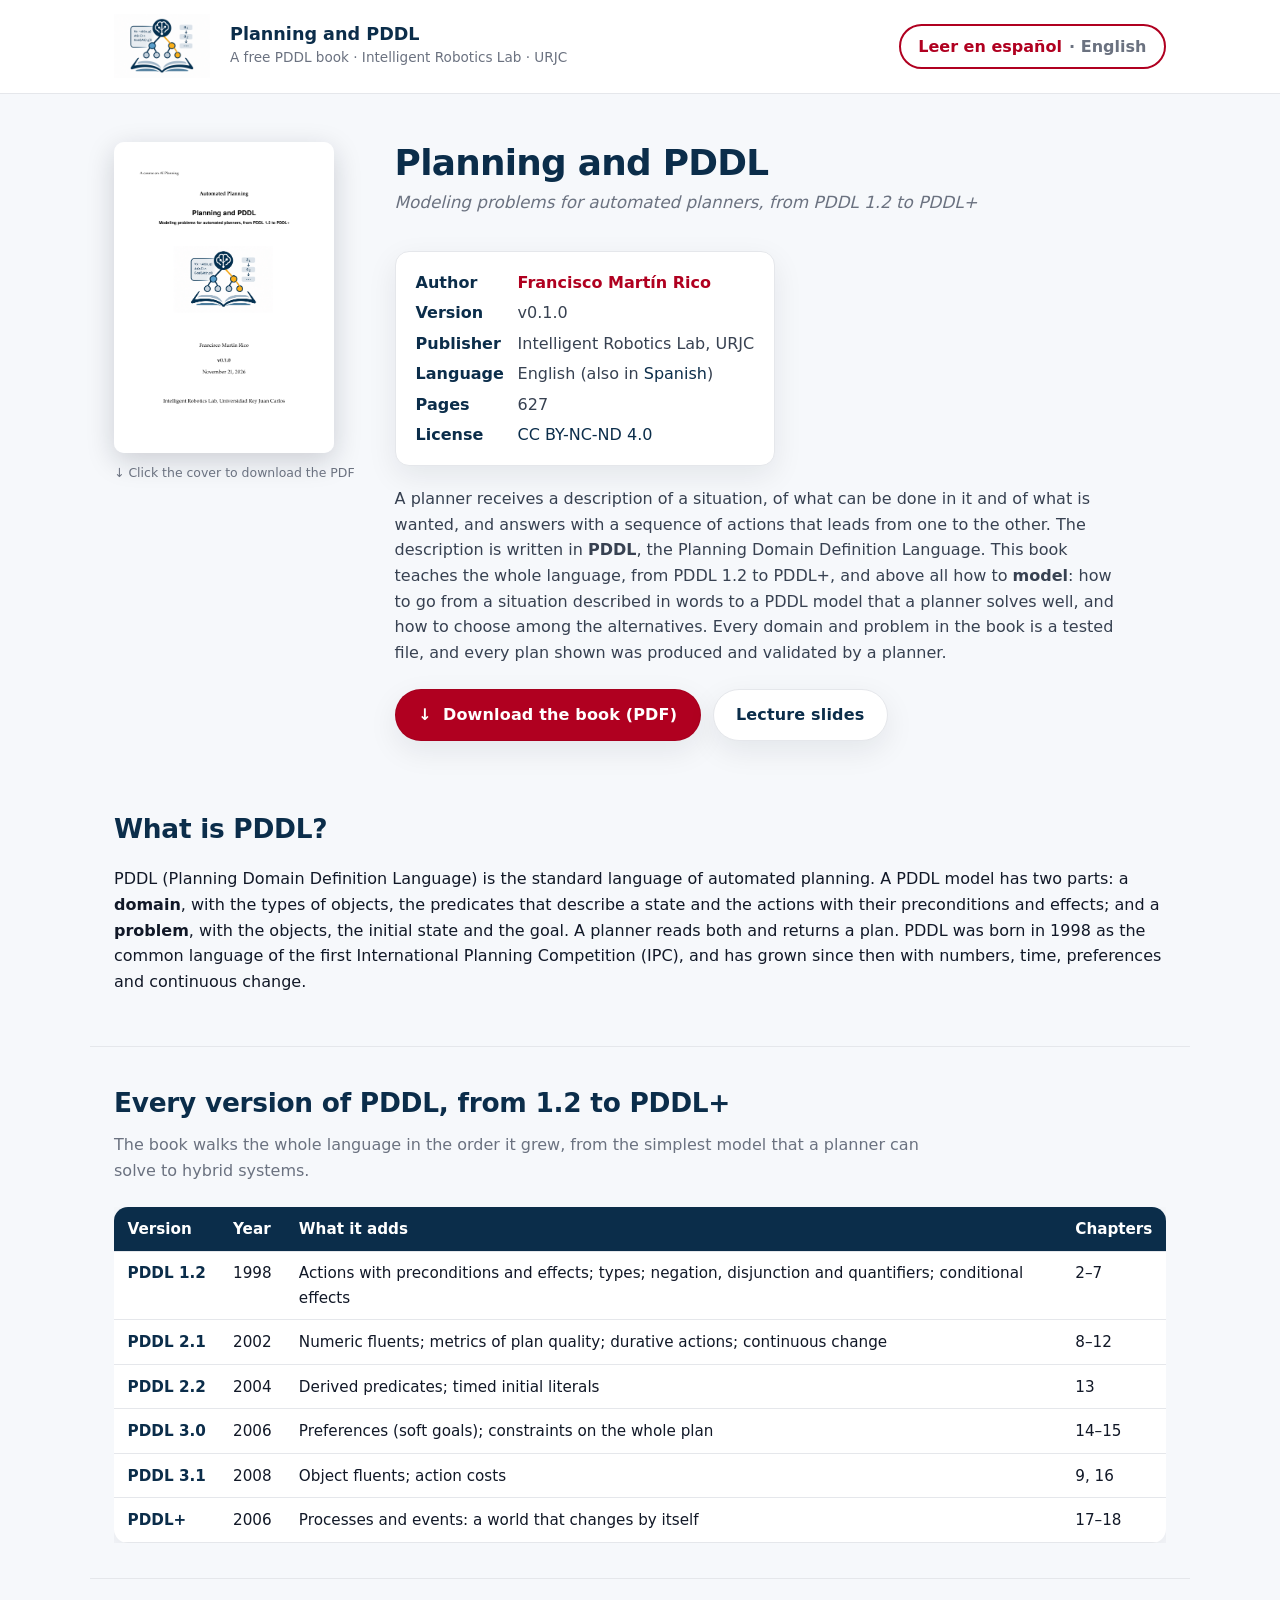
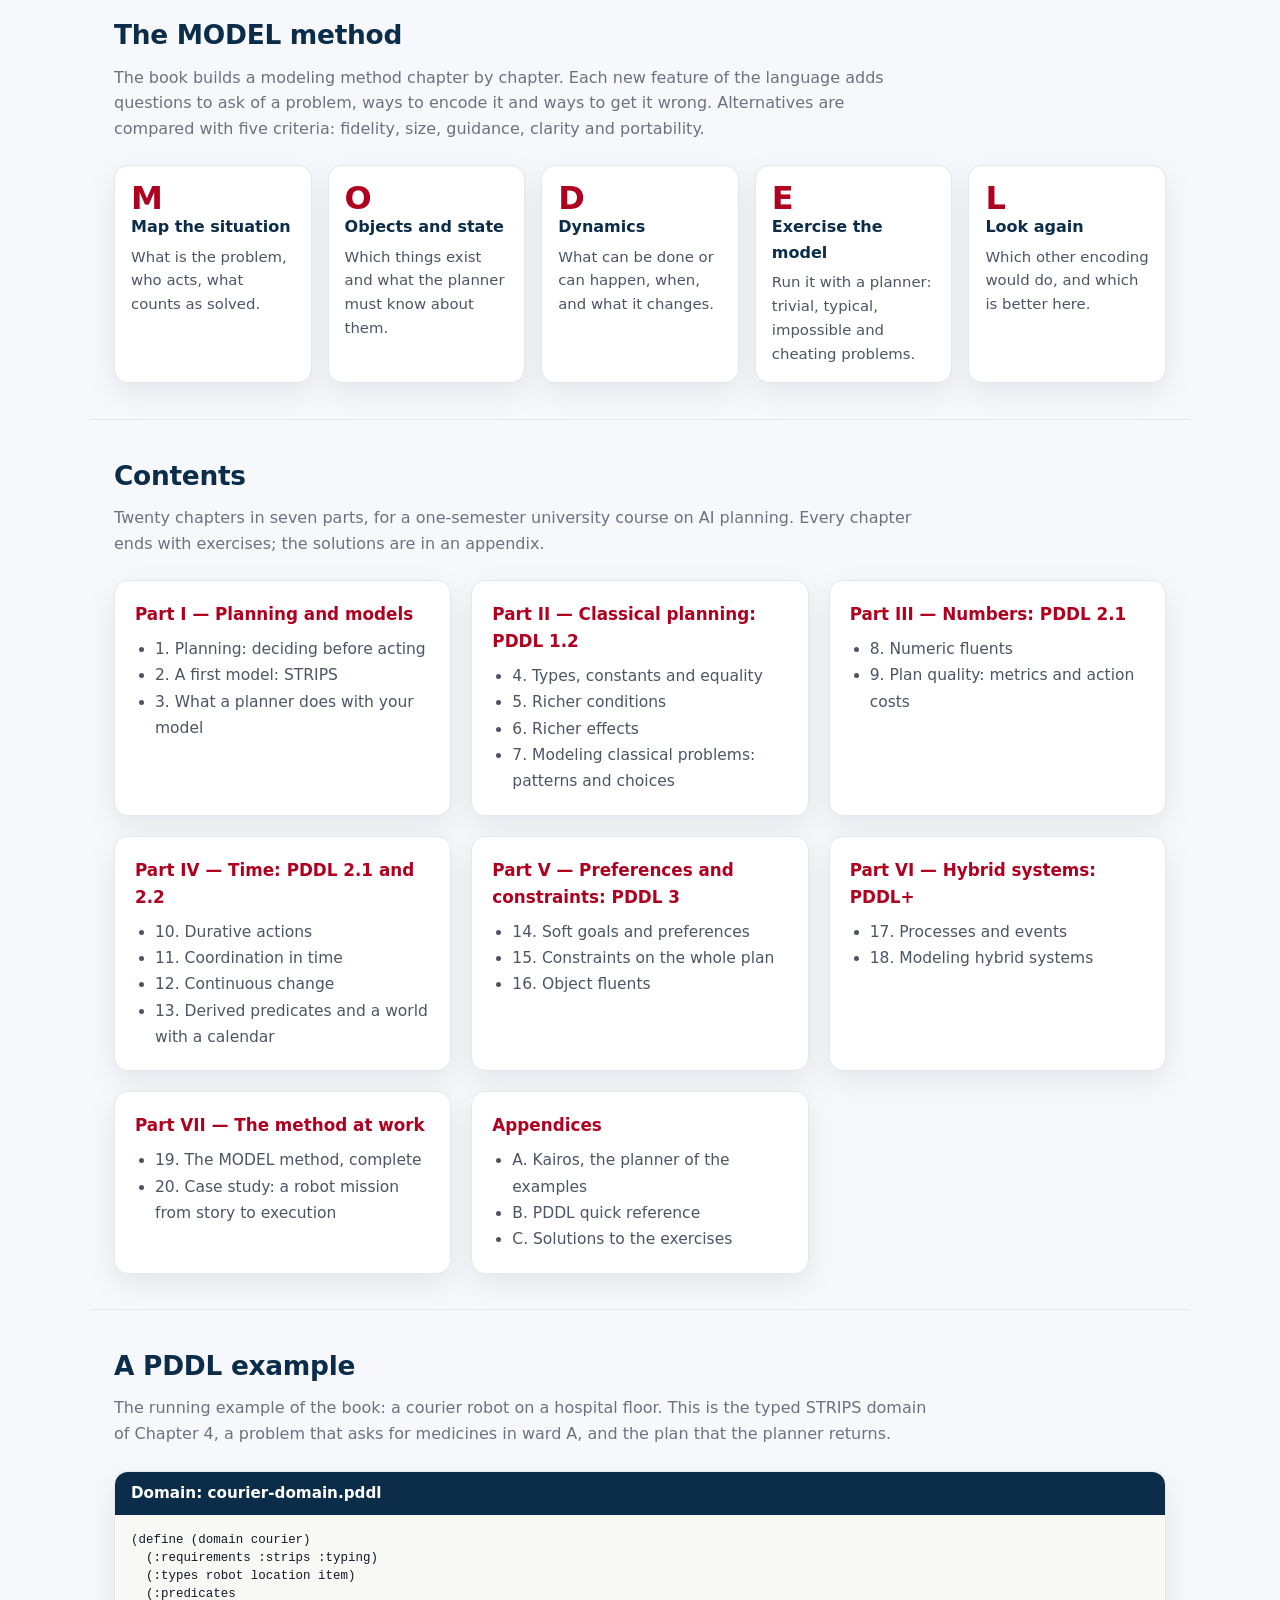
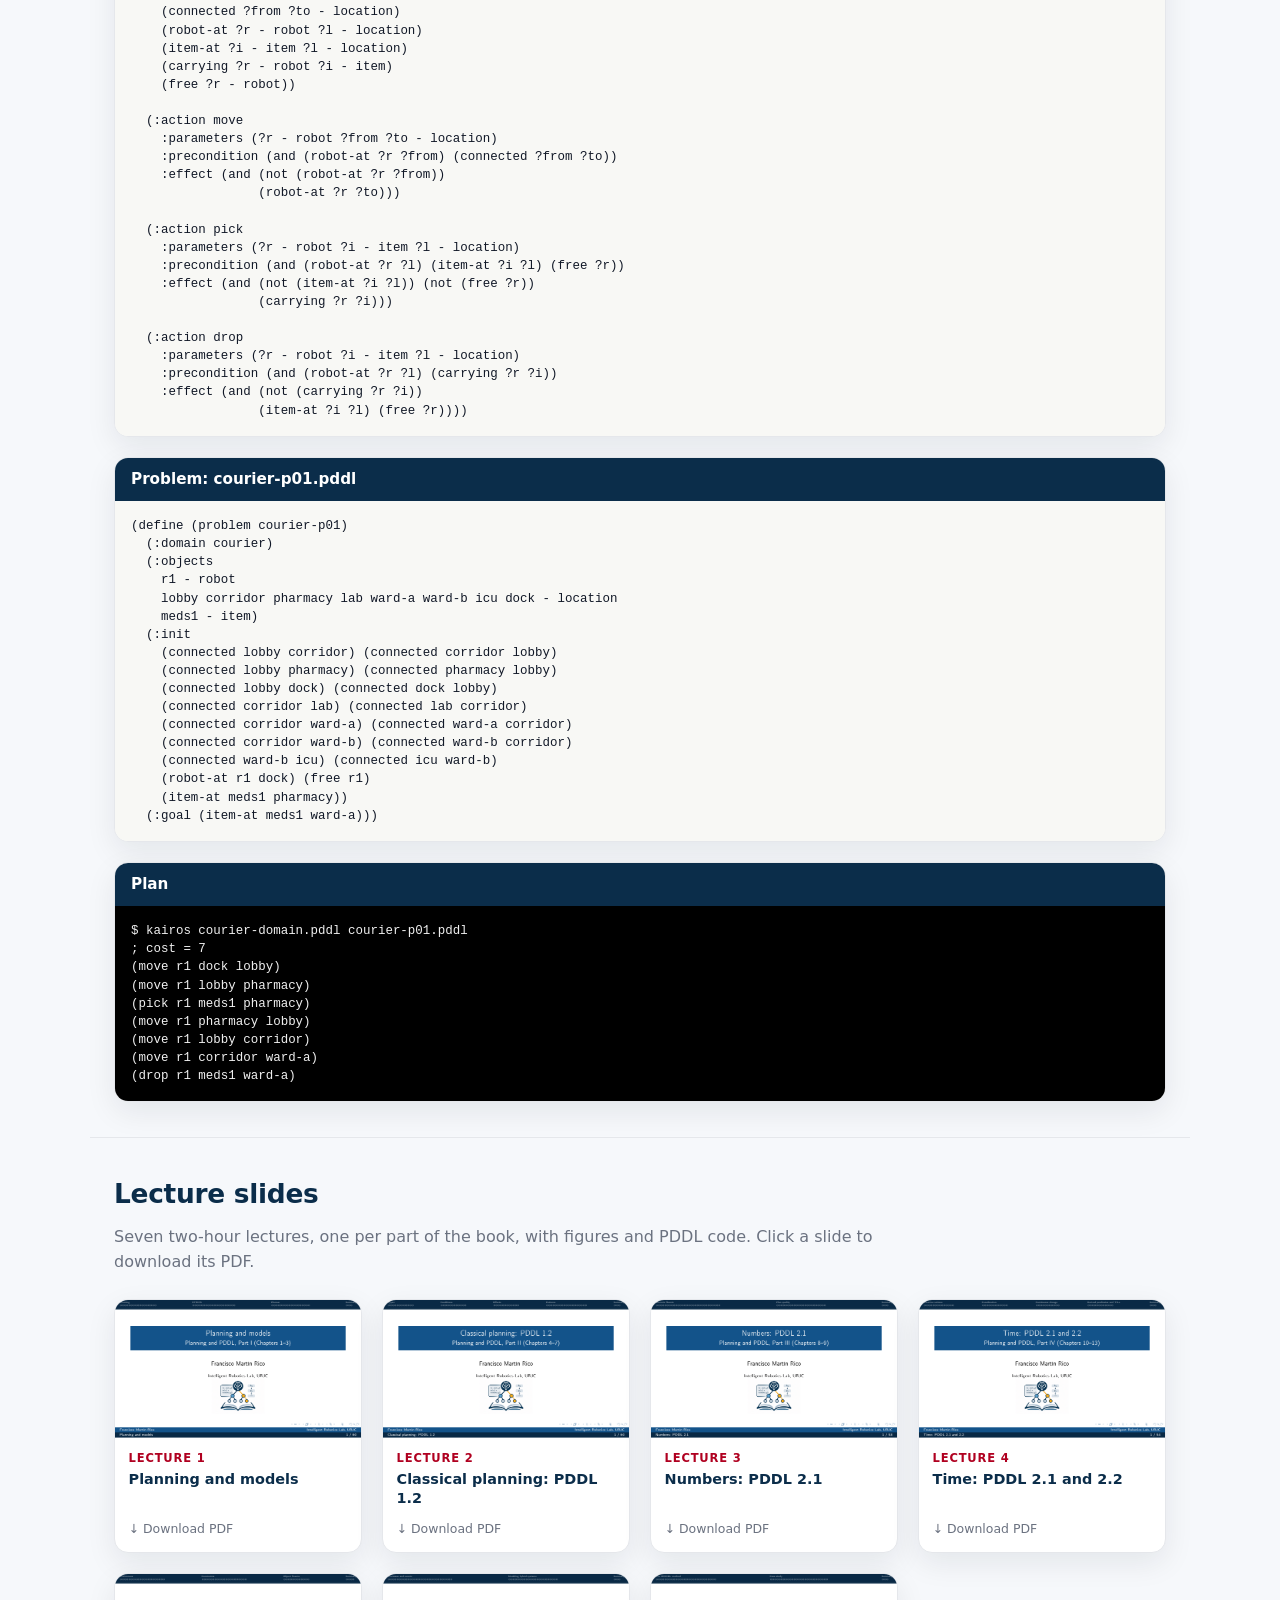
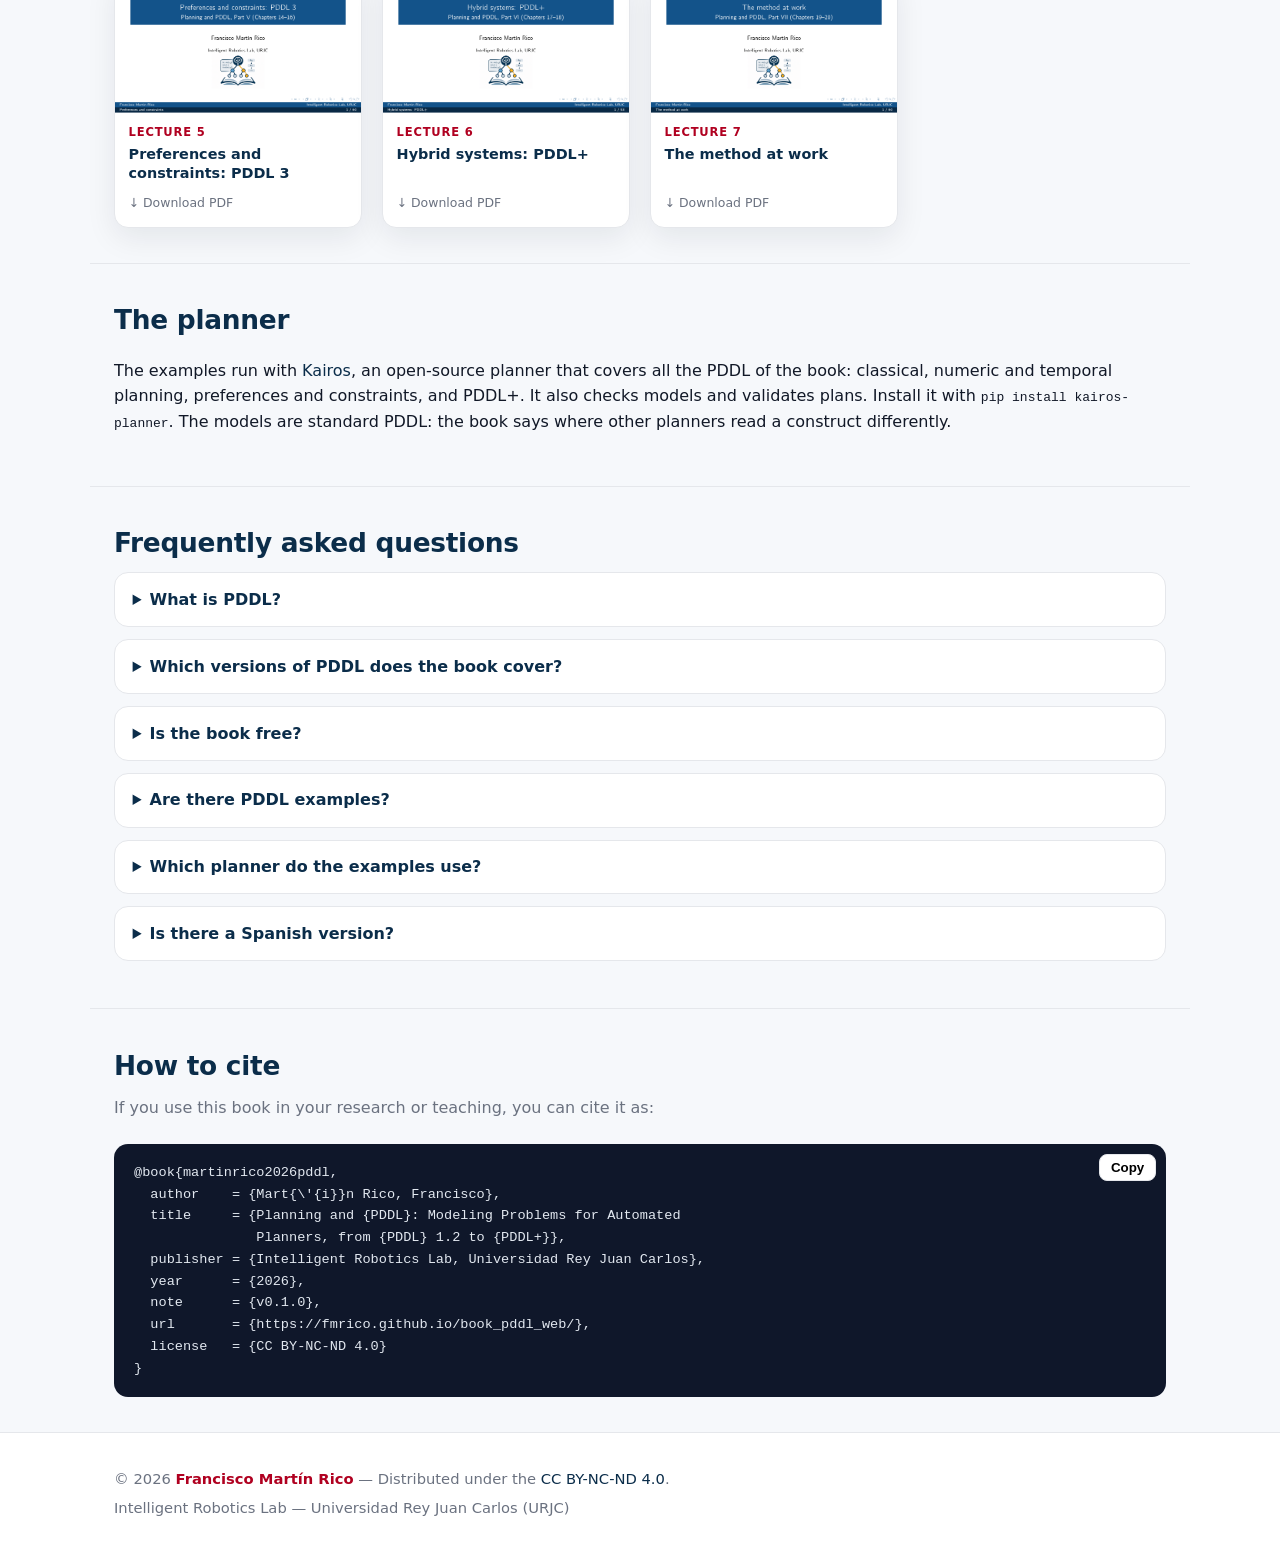
==== index.html @ ebafe724 "Website of Planning and PDDL: English page, Spanish page, SEO - index.html (English, default) and es" ====
<!DOCTYPE html>
<html lang="en">
<head>
  <meta charset="utf-8" />
  <meta name="viewport" content="width=device-width, initial-scale=1" />
  <title>Planning and PDDL — Free PDDL Book: Tutorial, Documentation and Examples</title>
  <meta name="description" content="Planning and PDDL is a free university textbook on the Planning Domain Definition Language: PDDL 1.2, 2.1, 2.2, 3.0, 3.1 and PDDL+, with hundreds of tested PDDL examples, a modeling method, exercises with solutions and lecture slides. Free PDF in English and Spanish." />
  <meta name="keywords" content="PDDL, PDDL book, PDDL tutorial, PDDL documentation, PDDL examples, PDDL domain, PDDL problem, Planning Domain Definition Language, AI planning, automated planning, STRIPS, PDDL 2.1, PDDL 2.2, PDDL 3, PDDL 3.1, PDDL+, temporal planning, numeric planning, durative actions, preferences, processes and events, Kairos planner, PlanSys2, lecture slides" />
  <meta name="author" content="Francisco Martín Rico" />
  <meta name="robots" content="index, follow, max-image-preview:large" />
  <meta name="theme-color" content="#0b2d4a" />

  <link rel="canonical" href="https://fmrico.github.io/book_pddl_web/" />
  <link rel="alternate" hreflang="en" href="https://fmrico.github.io/book_pddl_web/" />
  <link rel="alternate" hreflang="es" href="https://fmrico.github.io/book_pddl_web/es/" />
  <link rel="alternate" hreflang="x-default" href="https://fmrico.github.io/book_pddl_web/" />
  <link rel="icon" type="image/png" sizes="32x32" href="img/favicon-32.png" />
  <link rel="apple-touch-icon" href="img/favicon-180.png" />

  <meta property="og:type" content="book" />
  <meta property="og:site_name" content="Planning and PDDL" />
  <meta property="og:locale" content="en_US" />
  <meta property="og:locale:alternate" content="es_ES" />
  <meta property="og:title" content="Planning and PDDL — Free PDDL Book: Tutorial, Documentation and Examples" />
  <meta property="og:description" content="Planning and PDDL is a free university textbook on the Planning Domain Definition Language: PDDL 1.2, 2.1, 2.2, 3.0, 3.1 and PDDL+, with hundreds of tested PDDL examples, a modeling method, exercises with solutions and lecture slides. Free PDF in English and Spanish." />
  <meta property="og:url" content="https://fmrico.github.io/book_pddl_web/" />
  <meta property="og:image" content="https://fmrico.github.io/book_pddl_web/img/social-card.png" />
  <meta property="og:image:width" content="1200" />
  <meta property="og:image:height" content="630" />
  <meta property="og:image:alt" content="Cover of the book Planning and PDDL" />
  <meta property="book:author" content="Francisco Martín Rico" />
  <meta property="book:release_date" content="2026" />
  <meta property="book:tag" content="PDDL" />

  <meta name="twitter:card" content="summary_large_image" />
  <meta name="twitter:title" content="Planning and PDDL — Free PDDL Book: Tutorial, Documentation and Examples" />
  <meta name="twitter:description" content="Planning and PDDL is a free university textbook on the Planning Domain Definition Language: PDDL 1.2, 2.1, 2.2, 3.0, 3.1 and PDDL+, with hundreds of tested PDDL examples, a modeling method, exercises with solutions and lecture slides. Free PDF in English and Spanish." />
  <meta name="twitter:image" content="https://fmrico.github.io/book_pddl_web/img/social-card.png" />

  <script type="application/ld+json">
{
  "@context": "https://schema.org",
  "@graph": [
    {
      "@type": "WebSite",
      "@id": "https://fmrico.github.io/book_pddl_web/#website",
      "url": "https://fmrico.github.io/book_pddl_web/",
      "name": "Planning and PDDL",
      "alternateName": [
        "PDDL book",
        "Planificación y PDDL"
      ],
      "inLanguage": [
        "en",
        "es"
      ]
    },
    {
      "@type": "Book",
      "@id": "https://fmrico.github.io/book_pddl_web/#book",
      "name": "Planning and PDDL",
      "alternateName": "PDDL book",
      "headline": "Modeling problems for automated planners, from PDDL 1.2 to PDDL+",
      "url": "https://fmrico.github.io/book_pddl_web/",
      "image": "https://fmrico.github.io/book_pddl_web/img/en/planning-and-pddl-cover.png",
      "description": "Planning and PDDL is a free university textbook on the Planning Domain Definition Language: PDDL 1.2, 2.1, 2.2, 3.0, 3.1 and PDDL+, with hundreds of tested PDDL examples, a modeling method, exercises with solutions and lecture slides. Free PDF in English and Spanish.",
      "inLanguage": "en",
      "bookFormat": "https://schema.org/EBook",
      "numberOfPages": 627,
      "version": "0.1.0",
      "datePublished": "2026",
      "dateModified": "2026-11-21",
      "isAccessibleForFree": true,
      "license": "https://creativecommons.org/licenses/by-nc-nd/4.0/",
      "encodingFormat": "application/pdf",
      "keywords": "PDDL, PDDL book, PDDL tutorial, PDDL documentation, PDDL examples, PDDL domain, PDDL problem, Planning Domain Definition Language, AI planning, automated planning, STRIPS, PDDL 2.1, PDDL 2.2, PDDL 3, PDDL 3.1, PDDL+, temporal planning, numeric planning, durative actions, preferences, processes and events, Kairos planner, PlanSys2, lecture slides",
      "author": {
        "@type": "Person",
        "name": "Francisco Martín Rico",
        "url": "https://servicios.urjc.es/pdi/ver/francisco.rico",
        "affiliation": {
          "@type": "Organization",
          "name": "Universidad Rey Juan Carlos"
        }
      },
      "publisher": {
        "@type": "Organization",
        "name": "Intelligent Robotics Lab",
        "url": "https://intelligentroboticslab.gsyc.urjc.es/"
      },
      "about": [
        {
          "@type": "Thing",
          "name": "PDDL"
        },
        {
          "@type": "Thing",
          "name": "Planning Domain Definition Language"
        },
        {
          "@type": "Thing",
          "name": "Automated planning"
        },
        {
          "@type": "Thing",
          "name": "Artificial intelligence"
        },
        {
          "@type": "Thing",
          "name": "PDDL+"
        }
      ],
      "workTranslation": {
        "@id": "https://fmrico.github.io/book_pddl_web/es/#book"
      }
    },
    {
      "@type": "FAQPage",
      "@id": "https://fmrico.github.io/book_pddl_web/#faq",
      "inLanguage": "en",
      "mainEntity": [
        {
          "@type": "Question",
          "name": "What is PDDL?",
          "acceptedAnswer": {
            "@type": "Answer",
            "text": "PDDL, the Planning Domain Definition Language, is the standard language to describe planning problems: a domain with types, predicates and actions, and a problem with objects, an initial state and a goal. Planners read PDDL and return plans."
          }
        },
        {
          "@type": "Question",
          "name": "Which versions of PDDL does the book cover?",
          "acceptedAnswer": {
            "@type": "Answer",
            "text": "All of them: PDDL 1.2 (STRIPS, types, ADL), PDDL 2.1 (numeric fluents, metrics, durative actions), PDDL 2.2 (derived predicates, timed initial literals), PDDL 3.0 (preferences and trajectory constraints), PDDL 3.1 (object fluents, action costs) and PDDL+ (processes and events)."
          }
        },
        {
          "@type": "Question",
          "name": "Is the book free?",
          "acceptedAnswer": {
            "@type": "Answer",
            "text": "Yes. The PDF of the book and the lecture slides are free to download and share under the CC BY-NC-ND 4.0 license."
          }
        },
        {
          "@type": "Question",
          "name": "Are there PDDL examples?",
          "acceptedAnswer": {
            "@type": "Answer",
            "text": "Hundreds. Every domain and problem printed in the book is a tested file, and every plan shown was produced and validated by the Kairos planner. Every chapter has exercises with solutions."
          }
        },
        {
          "@type": "Question",
          "name": "Which planner do the examples use?",
          "acceptedAnswer": {
            "@type": "Answer",
            "text": "Kairos, an open-source planner that supports all of PDDL up to PDDL+. The models are standard PDDL and run with other planners where they support the features used."
          }
        },
        {
          "@type": "Question",
          "name": "Is there a Spanish version?",
          "acceptedAnswer": {
            "@type": "Answer",
            "text": "Yes, a faithful translation: Planificación y PDDL, with its slides, on the Spanish page of this site."
          }
        }
      ]
    }
  ]
}
  </script>

  <link rel="stylesheet" href="styles.css" />
</head>
<body>

<header>
  <div class="header-inner">
    <div class="header-brand">
      <img src="img/logo_book.png" alt="Planning and PDDL" width="96" height="64" />
      <div>
        <div class="header-title">Planning and PDDL</div>
        <div class="header-subtitle">A free PDDL book · Intelligent Robotics Lab · URJC</div>
      </div>
    </div>
    <a class="lang-switch" href="es/" hreflang="es" lang="es">
      Leer en español <span class="lang-current">· English</span>
    </a>
  </div>
</header>

<main>

  <div class="hero">
    <div class="book-cover-wrapper">
      <a class="book-cover-link" href="pdf/en/planning-and-pddl-book.pdf" download="planning-and-pddl-book.pdf">
        <img src="img/en/planning-and-pddl-cover.png" alt="Cover of the book Planning and PDDL" width="600" height="849" />
      </a>
      <p class="book-cover-hint">&#8595; Click the cover to download the PDF</p>
    </div>

    <div class="hero-info">
      <h1>Planning and PDDL</h1>
      <p class="subtitle">Modeling problems for automated planners, from PDDL 1.2 to PDDL+</p>
      <dl class="book-meta">
        <dt>Author</dt>
        <dd><a class="author-link" href="https://servicios.urjc.es/pdi/ver/francisco.rico" target="_blank" rel="noopener">Francisco Martín Rico</a></dd>
        <dt>Version</dt>
        <dd>v0.1.0</dd>
        <dt>Publisher</dt>
        <dd>Intelligent Robotics Lab, URJC</dd>
        <dt>Language</dt>
        <dd>English (also in <a href="es/">Spanish</a>)</dd>
        <dt>Pages</dt>
        <dd>627</dd>
        <dt>License</dt>
        <dd><a href="https://creativecommons.org/licenses/by-nc-nd/4.0/" target="_blank" rel="noopener">CC BY-NC-ND 4.0</a></dd>
      </dl>
      <p class="hero-desc">A planner receives a description of a situation, of what can be done in it and of what is wanted, and answers with a sequence of actions that leads from one to the other. The description is written in <strong>PDDL</strong>, the Planning Domain Definition Language. This book teaches the whole language, from PDDL&nbsp;1.2 to PDDL+, and above all how to <strong>model</strong>: how to go from a situation described in words to a PDDL model that a planner solves well, and how to choose among the alternatives. Every domain and problem in the book is a tested file, and every plan shown was produced and validated by a planner.</p>
      <div class="hero-actions">
        <a class="button" href="pdf/en/planning-and-pddl-book.pdf" download="planning-and-pddl-book.pdf">&#8595;&nbsp; Download the book (PDF)</a>
        <a class="button button-secondary" href="#slides">Lecture slides</a>
      </div>
    </div>
  </div>

  <section id="what-is-pddl">
    <h2>What is PDDL?</h2>
    <p>PDDL (Planning Domain Definition Language) is the standard language of automated planning. A PDDL model has two parts: a <strong>domain</strong>, with the types of objects, the predicates that describe a state and the actions with their preconditions and effects; and a <strong>problem</strong>, with the objects, the initial state and the goal. A planner reads both and returns a plan. PDDL was born in 1998 as the common language of the first International Planning Competition (IPC), and has grown since then with numbers, time, preferences and continuous change.</p>
  </section>

  <section id="versions">
    <h2>Every version of PDDL, from 1.2 to PDDL+</h2>
    <p class="section-intro">The book walks the whole language in the order it grew, from the simplest model that a planner can solve to hybrid systems.</p>
    <div class="table-wrap">
      <table class="versions">
        <thead><tr><th>Version</th><th>Year</th><th>What it adds</th><th>Chapters</th></tr></thead>
        <tbody>
          <tr><td>PDDL 1.2</td><td>1998</td><td>Actions with preconditions and effects; types; negation, disjunction and quantifiers; conditional effects</td><td>2–7</td></tr>
          <tr><td>PDDL 2.1</td><td>2002</td><td>Numeric fluents; metrics of plan quality; durative actions; continuous change</td><td>8–12</td></tr>
          <tr><td>PDDL 2.2</td><td>2004</td><td>Derived predicates; timed initial literals</td><td>13</td></tr>
          <tr><td>PDDL 3.0</td><td>2006</td><td>Preferences (soft goals); constraints on the whole plan</td><td>14–15</td></tr>
          <tr><td>PDDL 3.1</td><td>2008</td><td>Object fluents; action costs</td><td>9, 16</td></tr>
          <tr><td>PDDL+</td><td>2006</td><td>Processes and events: a world that changes by itself</td><td>17–18</td></tr>
        </tbody>
      </table>
    </div>
  </section>

  <section id="method">
    <h2>The MODEL method</h2>
    <p class="section-intro">The book builds a modeling method chapter by chapter. Each new feature of the language adds questions to ask of a problem, ways to encode it and ways to get it wrong. Alternatives are compared with five criteria: fidelity, size, guidance, clarity and portability.</p>
    <ol class="method-steps">
      <li class="card"><span class="letter">M</span><strong>Map the situation</strong><p>What is the problem, who acts, what counts as solved.</p></li>
      <li class="card"><span class="letter">O</span><strong>Objects and state</strong><p>Which things exist and what the planner must know about them.</p></li>
      <li class="card"><span class="letter">D</span><strong>Dynamics</strong><p>What can be done or can happen, when, and what it changes.</p></li>
      <li class="card"><span class="letter">E</span><strong>Exercise the model</strong><p>Run it with a planner: trivial, typical, impossible and cheating problems.</p></li>
      <li class="card"><span class="letter">L</span><strong>Look again</strong><p>Which other encoding would do, and which is better here.</p></li>
    </ol>
  </section>

  <section id="contents">
    <h2>Contents</h2>
    <p class="section-intro">Twenty chapters in seven parts, for a one-semester university course on AI planning. Every chapter ends with exercises; the solutions are in an appendix.</p>
    <div class="parts-grid">
      <div class="card">
        <h3>Part I — Planning and models</h3>
        <ul>
          <li>1. Planning: deciding before acting</li>
          <li>2. A first model: STRIPS</li>
          <li>3. What a planner does with your model</li>
        </ul>
      </div>
      <div class="card">
        <h3>Part II — Classical planning: PDDL 1.2</h3>
        <ul>
          <li>4. Types, constants and equality</li>
          <li>5. Richer conditions</li>
          <li>6. Richer effects</li>
          <li>7. Modeling classical problems: patterns and choices</li>
        </ul>
      </div>
      <div class="card">
        <h3>Part III — Numbers: PDDL 2.1</h3>
        <ul>
          <li>8. Numeric fluents</li>
          <li>9. Plan quality: metrics and action costs</li>
        </ul>
      </div>
      <div class="card">
        <h3>Part IV — Time: PDDL 2.1 and 2.2</h3>
        <ul>
          <li>10. Durative actions</li>
          <li>11. Coordination in time</li>
          <li>12. Continuous change</li>
          <li>13. Derived predicates and a world with a calendar</li>
        </ul>
      </div>
      <div class="card">
        <h3>Part V — Preferences and constraints: PDDL 3</h3>
        <ul>
          <li>14. Soft goals and preferences</li>
          <li>15. Constraints on the whole plan</li>
          <li>16. Object fluents</li>
        </ul>
      </div>
      <div class="card">
        <h3>Part VI — Hybrid systems: PDDL+</h3>
        <ul>
          <li>17. Processes and events</li>
          <li>18. Modeling hybrid systems</li>
        </ul>
      </div>
      <div class="card">
        <h3>Part VII — The method at work</h3>
        <ul>
          <li>19. The MODEL method, complete</li>
          <li>20. Case study: a robot mission from story to execution</li>
        </ul>
      </div>
      <div class="card">
        <h3>Appendices</h3>
        <ul>
          <li>A. Kairos, the planner of the examples</li>
          <li>B. PDDL quick reference</li>
          <li>C. Solutions to the exercises</li>
        </ul>
      </div>
    </div>
  </section>

  <section id="example">
    <h2>A PDDL example</h2>
    <p class="section-intro">The running example of the book: a courier robot on a hospital floor. This is the typed STRIPS domain of Chapter 4, a problem that asks for medicines in ward A, and the plan that the planner returns.</p>
    <div class="code-grid">
      <div class="card code-block wide">
        <h3>Domain: courier-domain.pddl</h3>
        <pre><code class="language-pddl">(define (domain courier)
  (:requirements :strips :typing)
  (:types robot location item)
  (:predicates
    (connected ?from ?to - location)
    (robot-at ?r - robot ?l - location)
    (item-at ?i - item ?l - location)
    (carrying ?r - robot ?i - item)
    (free ?r - robot))

  (:action move
    :parameters (?r - robot ?from ?to - location)
    :precondition (and (robot-at ?r ?from) (connected ?from ?to))
    :effect (and (not (robot-at ?r ?from))
                 (robot-at ?r ?to)))

  (:action pick
    :parameters (?r - robot ?i - item ?l - location)
    :precondition (and (robot-at ?r ?l) (item-at ?i ?l) (free ?r))
    :effect (and (not (item-at ?i ?l)) (not (free ?r))
                 (carrying ?r ?i)))

  (:action drop
    :parameters (?r - robot ?i - item ?l - location)
    :precondition (and (robot-at ?r ?l) (carrying ?r ?i))
    :effect (and (not (carrying ?r ?i))
                 (item-at ?i ?l) (free ?r))))</code></pre>
      </div>
      <div class="card code-block wide">
        <h3>Problem: courier-p01.pddl</h3>
        <pre><code class="language-pddl">(define (problem courier-p01)
  (:domain courier)
  (:objects
    r1 - robot
    lobby corridor pharmacy lab ward-a ward-b icu dock - location
    meds1 - item)
  (:init
    (connected lobby corridor) (connected corridor lobby)
    (connected lobby pharmacy) (connected pharmacy lobby)
    (connected lobby dock) (connected dock lobby)
    (connected corridor lab) (connected lab corridor)
    (connected corridor ward-a) (connected ward-a corridor)
    (connected corridor ward-b) (connected ward-b corridor)
    (connected ward-b icu) (connected icu ward-b)
    (robot-at r1 dock) (free r1)
    (item-at meds1 pharmacy))
  (:goal (item-at meds1 ward-a)))</code></pre>
      </div>
      <div class="card code-block wide">
        <h3>Plan</h3>
        <pre class="terminal"><code>$ kairos courier-domain.pddl courier-p01.pddl
; cost = 7
(move r1 dock lobby)
(move r1 lobby pharmacy)
(pick r1 meds1 pharmacy)
(move r1 pharmacy lobby)
(move r1 lobby corridor)
(move r1 corridor ward-a)
(drop r1 meds1 ward-a)</code></pre>
      </div>
    </div>
  </section>

  <section id="slides">
    <h2>Lecture slides</h2>
    <p class="section-intro">Seven two-hour lectures, one per part of the book, with figures and PDDL code. Click a slide to download its PDF.</p>
    <div class="slides-grid">
      <div class="slide-card">
        <a href="pdf/en/slides/pddl-slides-part1.pdf" download="pddl-slides-part1.pdf">
          <img class="slide-thumbnail" src="img/en/slides/pddl-slides-part1.png" alt="First slide of lecture 1 of the PDDL course: Planning and models" loading="lazy" width="640" height="361" />
          <div class="slide-info">
            <span class="slide-label">Lecture 1</span>
            <p class="slide-title">Planning and models</p>
            <span class="slide-dl">&#8595; Download PDF</span>
          </div>
        </a>
      </div>
      <div class="slide-card">
        <a href="pdf/en/slides/pddl-slides-part2.pdf" download="pddl-slides-part2.pdf">
          <img class="slide-thumbnail" src="img/en/slides/pddl-slides-part2.png" alt="First slide of lecture 2 of the PDDL course: Classical planning: PDDL 1.2" loading="lazy" width="640" height="361" />
          <div class="slide-info">
            <span class="slide-label">Lecture 2</span>
            <p class="slide-title">Classical planning: PDDL 1.2</p>
            <span class="slide-dl">&#8595; Download PDF</span>
          </div>
        </a>
      </div>
      <div class="slide-card">
        <a href="pdf/en/slides/pddl-slides-part3.pdf" download="pddl-slides-part3.pdf">
          <img class="slide-thumbnail" src="img/en/slides/pddl-slides-part3.png" alt="First slide of lecture 3 of the PDDL course: Numbers: PDDL 2.1" loading="lazy" width="640" height="361" />
          <div class="slide-info">
            <span class="slide-label">Lecture 3</span>
            <p class="slide-title">Numbers: PDDL 2.1</p>
            <span class="slide-dl">&#8595; Download PDF</span>
          </div>
        </a>
      </div>
      <div class="slide-card">
        <a href="pdf/en/slides/pddl-slides-part4.pdf" download="pddl-slides-part4.pdf">
          <img class="slide-thumbnail" src="img/en/slides/pddl-slides-part4.png" alt="First slide of lecture 4 of the PDDL course: Time: PDDL 2.1 and 2.2" loading="lazy" width="640" height="361" />
          <div class="slide-info">
            <span class="slide-label">Lecture 4</span>
            <p class="slide-title">Time: PDDL 2.1 and 2.2</p>
            <span class="slide-dl">&#8595; Download PDF</span>
          </div>
        </a>
      </div>
      <div class="slide-card">
        <a href="pdf/en/slides/pddl-slides-part5.pdf" download="pddl-slides-part5.pdf">
          <img class="slide-thumbnail" src="img/en/slides/pddl-slides-part5.png" alt="First slide of lecture 5 of the PDDL course: Preferences and constraints: PDDL 3" loading="lazy" width="640" height="361" />
          <div class="slide-info">
            <span class="slide-label">Lecture 5</span>
            <p class="slide-title">Preferences and constraints: PDDL 3</p>
            <span class="slide-dl">&#8595; Download PDF</span>
          </div>
        </a>
      </div>
      <div class="slide-card">
        <a href="pdf/en/slides/pddl-slides-part6.pdf" download="pddl-slides-part6.pdf">
          <img class="slide-thumbnail" src="img/en/slides/pddl-slides-part6.png" alt="First slide of lecture 6 of the PDDL course: Hybrid systems: PDDL+" loading="lazy" width="640" height="361" />
          <div class="slide-info">
            <span class="slide-label">Lecture 6</span>
            <p class="slide-title">Hybrid systems: PDDL+</p>
            <span class="slide-dl">&#8595; Download PDF</span>
          </div>
        </a>
      </div>
      <div class="slide-card">
        <a href="pdf/en/slides/pddl-slides-part7.pdf" download="pddl-slides-part7.pdf">
          <img class="slide-thumbnail" src="img/en/slides/pddl-slides-part7.png" alt="First slide of lecture 7 of the PDDL course: The method at work" loading="lazy" width="640" height="361" />
          <div class="slide-info">
            <span class="slide-label">Lecture 7</span>
            <p class="slide-title">The method at work</p>
            <span class="slide-dl">&#8595; Download PDF</span>
          </div>
        </a>
      </div>
    </div>
  </section>

  <section id="planner">
    <h2>The planner</h2>
    <p>The examples run with <a href="https://github.com/PlanSys2/kairos" target="_blank" rel="noopener">Kairos</a>, an open-source planner that covers all the PDDL of the book: classical, numeric and temporal planning, preferences and constraints, and PDDL+. It also checks models and validates plans. Install it with <code>pip install kairos-planner</code>. The models are standard PDDL: the book says where other planners read a construct differently.</p>
  </section>

  <section id="faq" class="faq">
    <h2>Frequently asked questions</h2>
    <details>
      <summary>What is PDDL?</summary>
      <p>PDDL, the Planning Domain Definition Language, is the standard language to describe planning problems: a domain with types, predicates and actions, and a problem with objects, an initial state and a goal. Planners read PDDL and return plans.</p>
    </details>
    <details>
      <summary>Which versions of PDDL does the book cover?</summary>
      <p>All of them: PDDL 1.2 (STRIPS, types, ADL), PDDL 2.1 (numeric fluents, metrics, durative actions), PDDL 2.2 (derived predicates, timed initial literals), PDDL 3.0 (preferences and trajectory constraints), PDDL 3.1 (object fluents, action costs) and PDDL+ (processes and events).</p>
    </details>
    <details>
      <summary>Is the book free?</summary>
      <p>Yes. The PDF of the book and the lecture slides are free to download and share under the CC BY-NC-ND 4.0 license.</p>
    </details>
    <details>
      <summary>Are there PDDL examples?</summary>
      <p>Hundreds. Every domain and problem printed in the book is a tested file, and every plan shown was produced and validated by the Kairos planner. Every chapter has exercises with solutions.</p>
    </details>
    <details>
      <summary>Which planner do the examples use?</summary>
      <p>Kairos, an open-source planner that supports all of PDDL up to PDDL+. The models are standard PDDL and run with other planners where they support the features used.</p>
    </details>
    <details>
      <summary>Is there a Spanish version?</summary>
      <p>Yes, a faithful translation: Planificación y PDDL, with its slides, on the Spanish page of this site.</p>
    </details>
  </section>

  <section id="cite">
    <h2>How to cite</h2>
    <p class="section-intro">If you use this book in your research or teaching, you can cite it as:</p>
    <div class="bibtex-wrapper">
      <button class="bibtex-copy" type="button" onclick="copyBibtex()">Copy</button>
      <pre class="bibtex-block" id="bibtex-entry">@book{martinrico2026pddl,
  author    = {Mart{\'{i}}n Rico, Francisco},
  title     = {Planning and {PDDL}: Modeling Problems for Automated
               Planners, from {PDDL} 1.2 to {PDDL+}},
  publisher = {Intelligent Robotics Lab, Universidad Rey Juan Carlos},
  year      = {2026},
  note      = {v0.1.0},
  url       = {https://fmrico.github.io/book_pddl_web/},
  license   = {CC BY-NC-ND 4.0}
}</pre>
    </div>
  </section>

</main>

<footer>
  <div class="footer-inner">
    <p>&copy; 2026 <a class="author-link" href="https://servicios.urjc.es/pdi/ver/francisco.rico" target="_blank" rel="noopener">Francisco Martín Rico</a> &mdash;
      Distributed under the <a href="https://creativecommons.org/licenses/by-nc-nd/4.0/" target="_blank" rel="noopener">CC BY-NC-ND 4.0</a>.</p>
    <p>Intelligent Robotics Lab — Universidad Rey Juan Carlos (URJC)</p>
  </div>
</footer>

<script>
function copyBibtex() {
  const text = document.getElementById('bibtex-entry').textContent;
  navigator.clipboard.writeText(text).then(function () {
    const btn = document.querySelector('.bibtex-copy');
    btn.innerHTML = '&#10003; Copied';
    btn.classList.add('copied');
    setTimeout(function () { btn.textContent = 'Copy'; btn.classList.remove('copied'); }, 2000);
  });
}
</script>
</body>
</html>
---- styles.css ----
:root {
  --primary: #0b2d4a;
  --secondary: #b00020;
  --bg: #f6f8fb;
  --text: #111827;
  --muted: #6b7280;
  --card: #ffffff;
  --border: #e5e7eb;
  --shadow: 0 10px 30px rgba(17, 24, 39, 0.08);
  --radius: 14px;
  --maxw: 1100px;
}

* { box-sizing: border-box; }

html, body { height: 100%; }

body {
  margin: 0;
  font-family: ui-sans-serif, system-ui, -apple-system, "Segoe UI", Roboto, Helvetica, Arial,
               "Apple Color Emoji", "Segoe UI Emoji";
  color: var(--text);
  background: var(--bg);
  line-height: 1.6;
}

a { color: var(--primary); text-decoration: none; }
a:hover { text-decoration: underline; }

.author-link { color: var(--secondary); font-weight: 600; }
.author-link:hover { color: var(--secondary); text-decoration: underline; }

.button {
  display: inline-flex;
  align-items: center;
  justify-content: center;
  gap: 0.5rem;
  padding: 0.75rem 1.4rem;
  border-radius: 999px;
  background: var(--secondary);
  color: #ffffff;
  font-weight: 700;
  letter-spacing: 0.01em;
  border: 1px solid rgba(0, 0, 0, 0.06);
  box-shadow: var(--shadow);
}

.button:hover {
  text-decoration: none;
  filter: brightness(0.95);
}

.button:focus-visible {
  outline: 3px solid rgba(176, 0, 32, 0.35);
  outline-offset: 3px;
}

/* ── HEADER ── */
header {
  background: #ffffff;
  border-bottom: 1px solid var(--border);
}

.header-inner {
  max-width: var(--maxw);
  margin: 0 auto;
  padding: 0.9rem 1.5rem;
  display: flex;
  align-items: center;
  gap: 1.25rem;
}

.header-inner img {
  max-height: 64px;
  width: auto;
  height: auto;
  display: block;
}

.header-title {
  font-size: 1.1rem;
  font-weight: 700;
  color: var(--primary);
  line-height: 1.2;
}

.header-subtitle {
  font-size: 0.85rem;
  color: var(--muted);
  margin-top: 0.1rem;
}

/* ── HERO ── */
main {
  max-width: var(--maxw);
  margin: 0 auto;
}

.hero {
  padding: 3rem 1.5rem 2rem 1.5rem;
  display: grid;
  grid-template-columns: auto 1fr;
  gap: 2.5rem;
  align-items: start;
}

.book-cover-wrapper {
  flex-shrink: 0;
}

.book-cover-link {
  display: block;
  border-radius: 10px;
  overflow: hidden;
  box-shadow: 0 8px 28px rgba(17, 24, 39, 0.18);
  transition: transform 0.18s ease, box-shadow 0.18s ease;
  width: 220px;
}

.book-cover-link:hover {
  transform: translateY(-4px);
  box-shadow: 0 14px 36px rgba(17, 24, 39, 0.26);
  text-decoration: none;
}

.book-cover-link img {
  width: 100%;
  height: auto;
  display: block;
}

.book-cover-hint {
  text-align: center;
  margin-top: 0.6rem;
  font-size: 0.78rem;
  color: var(--muted);
}

.hero-info h1 {
  font-size: clamp(1.8rem, 2.8vw, 2.4rem);
  line-height: 1.15;
  margin: 0 0 0.35rem 0;
  color: var(--primary);
  letter-spacing: -0.02em;
}

.hero-info .subtitle {
  font-size: 1.05rem;
  color: var(--muted);
  margin: 0 0 1.25rem 0;
  font-style: italic;
}

.book-meta {
  background: var(--card);
  border: 1px solid var(--border);
  border-radius: var(--radius);
  padding: 1.1rem 1.25rem;
  box-shadow: var(--shadow);
  margin-bottom: 1.25rem;
  display: inline-grid;
  grid-template-columns: auto 1fr;
  column-gap: 0.85rem;
  row-gap: 0.3rem;
}

.book-meta dt {
  font-weight: 700;
  color: var(--primary);
  white-space: nowrap;
}

.book-meta dd {
  margin: 0;
  color: #374151;
}

.hero-desc {
  color: #374151;
  font-size: 1rem;
  max-width: 72ch;
  margin: 0 0 1.5rem 0;
}

/* ── SECTIONS ── */
section {
  padding: 2.2rem 1.5rem;
}

section + section {
  border-top: 1px solid var(--border);
}

section h2 {
  font-size: 1.65rem;
  margin: 0 0 0.5rem 0;
  color: var(--primary);
  letter-spacing: -0.01em;
}

section .section-intro {
  margin: 0 0 1.5rem 0;
  color: var(--muted);
  max-width: 80ch;
}

/* ── SLIDES GRID ── */
.slides-grid {
  display: grid;
  grid-template-columns: repeat(auto-fill, minmax(195px, 1fr));
  gap: 1.25rem;
}

.slide-card {
  background: var(--card);
  border: 1px solid var(--border);
  border-radius: var(--radius);
  overflow: hidden;
  box-shadow: var(--shadow);
  transition: transform 0.16s ease, box-shadow 0.16s ease;
  display: flex;
  flex-direction: column;
}

.slide-card:hover {
  transform: translateY(-3px);
  box-shadow: 0 14px 32px rgba(17, 24, 39, 0.13);
}

.slide-card a {
  display: flex;
  flex-direction: column;
  height: 100%;
  text-decoration: none;
  color: inherit;
}

.slide-card a:hover { text-decoration: none; }

.slide-thumbnail {
  width: 100%;
  height: auto;
  aspect-ratio: 16/9;
  object-fit: cover;
  display: block;
  background: #e5e7eb;
}

.slide-info {
  padding: 0.65rem 0.85rem 0.85rem 0.85rem;
  flex: 1;
  display: flex;
  flex-direction: column;
  gap: 0.2rem;
}

.slide-label {
  font-size: 0.72rem;
  font-weight: 700;
  letter-spacing: 0.07em;
  text-transform: uppercase;
  color: var(--secondary);
}

.slide-title {
  font-size: 0.9rem;
  font-weight: 600;
  color: var(--primary);
  line-height: 1.3;
  margin: 0;
}

.slide-dl {
  margin-top: auto;
  padding-top: 0.5rem;
  font-size: 0.78rem;
  color: var(--muted);
}

/* ── FOOTER ── */
footer {
  background: #ffffff;
  border-top: 1px solid var(--border);
  margin-top: 0;
}

.footer-inner {
  max-width: var(--maxw);
  margin: 0 auto;
  padding: 1.75rem 1.5rem;
  font-size: 0.92rem;
  color: var(--muted);
}

.footer-inner p { margin: 0.35rem 0; }

/* ── RESPONSIVE ── */
@media (max-width: 640px) {
  .hero {
    grid-template-columns: 1fr;
  }
  .book-cover-link {
    width: 160px;
    margin: 0 auto;
  }
  .book-cover-wrapper {
    display: flex;
    flex-direction: column;
    align-items: center;
  }
}

@media (max-width: 900px) {
  .header-inner { flex-wrap: wrap; }
}

/* ── LANGUAGE SWITCH ── */
.header-inner { justify-content: space-between; }
.header-brand { display: flex; align-items: center; gap: 1.25rem; }
.lang-switch {
  display: inline-flex;
  align-items: center;
  gap: 0.45rem;
  padding: 0.5rem 1.1rem;
  border-radius: 999px;
  border: 2px solid var(--secondary);
  color: var(--secondary);
  font-weight: 700;
  white-space: nowrap;
}
.lang-switch:hover { background: var(--secondary); color: #ffffff; text-decoration: none; }
.lang-switch .lang-current { color: var(--muted); font-weight: 600; }
.lang-switch:hover .lang-current { color: #ffe4e8; }

.button-secondary {
  background: #ffffff;
  color: var(--primary);
  border: 1px solid var(--border);
}
.hero-actions { display: flex; flex-wrap: wrap; gap: 0.75rem; }

/* ── CARDS AND LISTS ── */
.card {
  background: var(--card);
  border: 1px solid var(--border);
  border-radius: var(--radius);
  box-shadow: var(--shadow);
}
.parts-grid {
  display: grid;
  grid-template-columns: repeat(auto-fit, minmax(300px, 1fr));
  gap: 1.25rem;
}
.parts-grid .card { padding: 1.25rem; }
.parts-grid h3 { margin: 0 0 0.5rem 0; color: var(--secondary); font-size: 1.05rem; }
.parts-grid ul { margin: 0; padding-left: 1.25rem; color: #4b5563; font-size: 0.97rem; line-height: 1.7; }

/* ── PDDL VERSIONS TABLE ── */
.table-wrap { overflow-x: auto; }
table.versions {
  width: 100%;
  border-collapse: collapse;
  background: var(--card);
  border-radius: var(--radius);
  overflow: hidden;
  box-shadow: var(--shadow);
  font-size: 0.95rem;
}
table.versions th, table.versions td {
  text-align: left;
  padding: 0.6rem 0.85rem;
  border-bottom: 1px solid var(--border);
  vertical-align: top;
}
table.versions th { background: var(--primary); color: #ffffff; font-weight: 700; }
table.versions td:first-child { font-weight: 700; color: var(--primary); white-space: nowrap; }

/* ── METHOD ── */
.method-steps {
  display: grid;
  grid-template-columns: repeat(auto-fit, minmax(180px, 1fr));
  gap: 1rem;
  padding: 0;
  margin: 0;
  list-style: none;
}
.method-steps li { padding: 1rem; }
.method-steps .letter {
  display: block;
  font-size: 2rem;
  font-weight: 800;
  color: var(--secondary);
  line-height: 1;
}
.method-steps strong { color: var(--primary); }
.method-steps p { margin: 0.35rem 0 0 0; color: #4b5563; font-size: 0.93rem; }

/* ── PDDL CODE ── */
.code-grid {
  display: grid;
  grid-template-columns: repeat(auto-fit, minmax(min(100%, 420px), 1fr));
  gap: 1.25rem;
}
.code-block { overflow: hidden; }
.code-block.wide { grid-column: 1 / -1; }
.code-block pre.terminal { height: 100%; }
.code-block h3 {
  margin: 0;
  padding: 0.6rem 1rem;
  font-size: 0.95rem;
  color: #ffffff;
  background: var(--primary);
}
.code-block pre {
  margin: 0;
  padding: 1rem;
  font-size: 0.78rem;
  line-height: 1.45;
  background: #f8f8f5;
  white-space: pre-wrap;      /* long lines wrap inside the box, never cut */
  overflow-wrap: anywhere;
}
.code-block pre.terminal { background: #000000; color: #f0f0f0; }
.code-block code { font-family: ui-monospace, SFMono-Regular, Menlo, Consolas, monospace; }

/* ── FAQ ── */
.faq details {
  background: var(--card);
  border: 1px solid var(--border);
  border-radius: var(--radius);
  padding: 0.85rem 1.1rem;
  margin-bottom: 0.75rem;
}
.faq summary { cursor: pointer; font-weight: 700; color: var(--primary); }
.faq details p { margin: 0.6rem 0 0 0; color: #374151; }

/* ── BIBTEX ── */
.bibtex-wrapper { position: relative; }
.bibtex-block {
  background: #0f172a;
  color: #e2e8f0;
  padding: 1.1rem 1.25rem;
  border-radius: var(--radius);
  overflow-x: auto;
  font-size: 0.85rem;
  margin: 0;
}
.bibtex-copy {
  position: absolute;
  top: 0.6rem;
  right: 0.6rem;
  background: #ffffff;
  border: 1px solid var(--border);
  border-radius: 8px;
  padding: 0.3rem 0.7rem;
  font-weight: 600;
  cursor: pointer;
}
.bibtex-copy.copied { background: #dcfce7; }

@media (max-width: 640px) {
  .header-inner { gap: 0.75rem; }
  .header-inner img { max-height: 44px; }
  .code-grid { grid-template-columns: 1fr; }
}
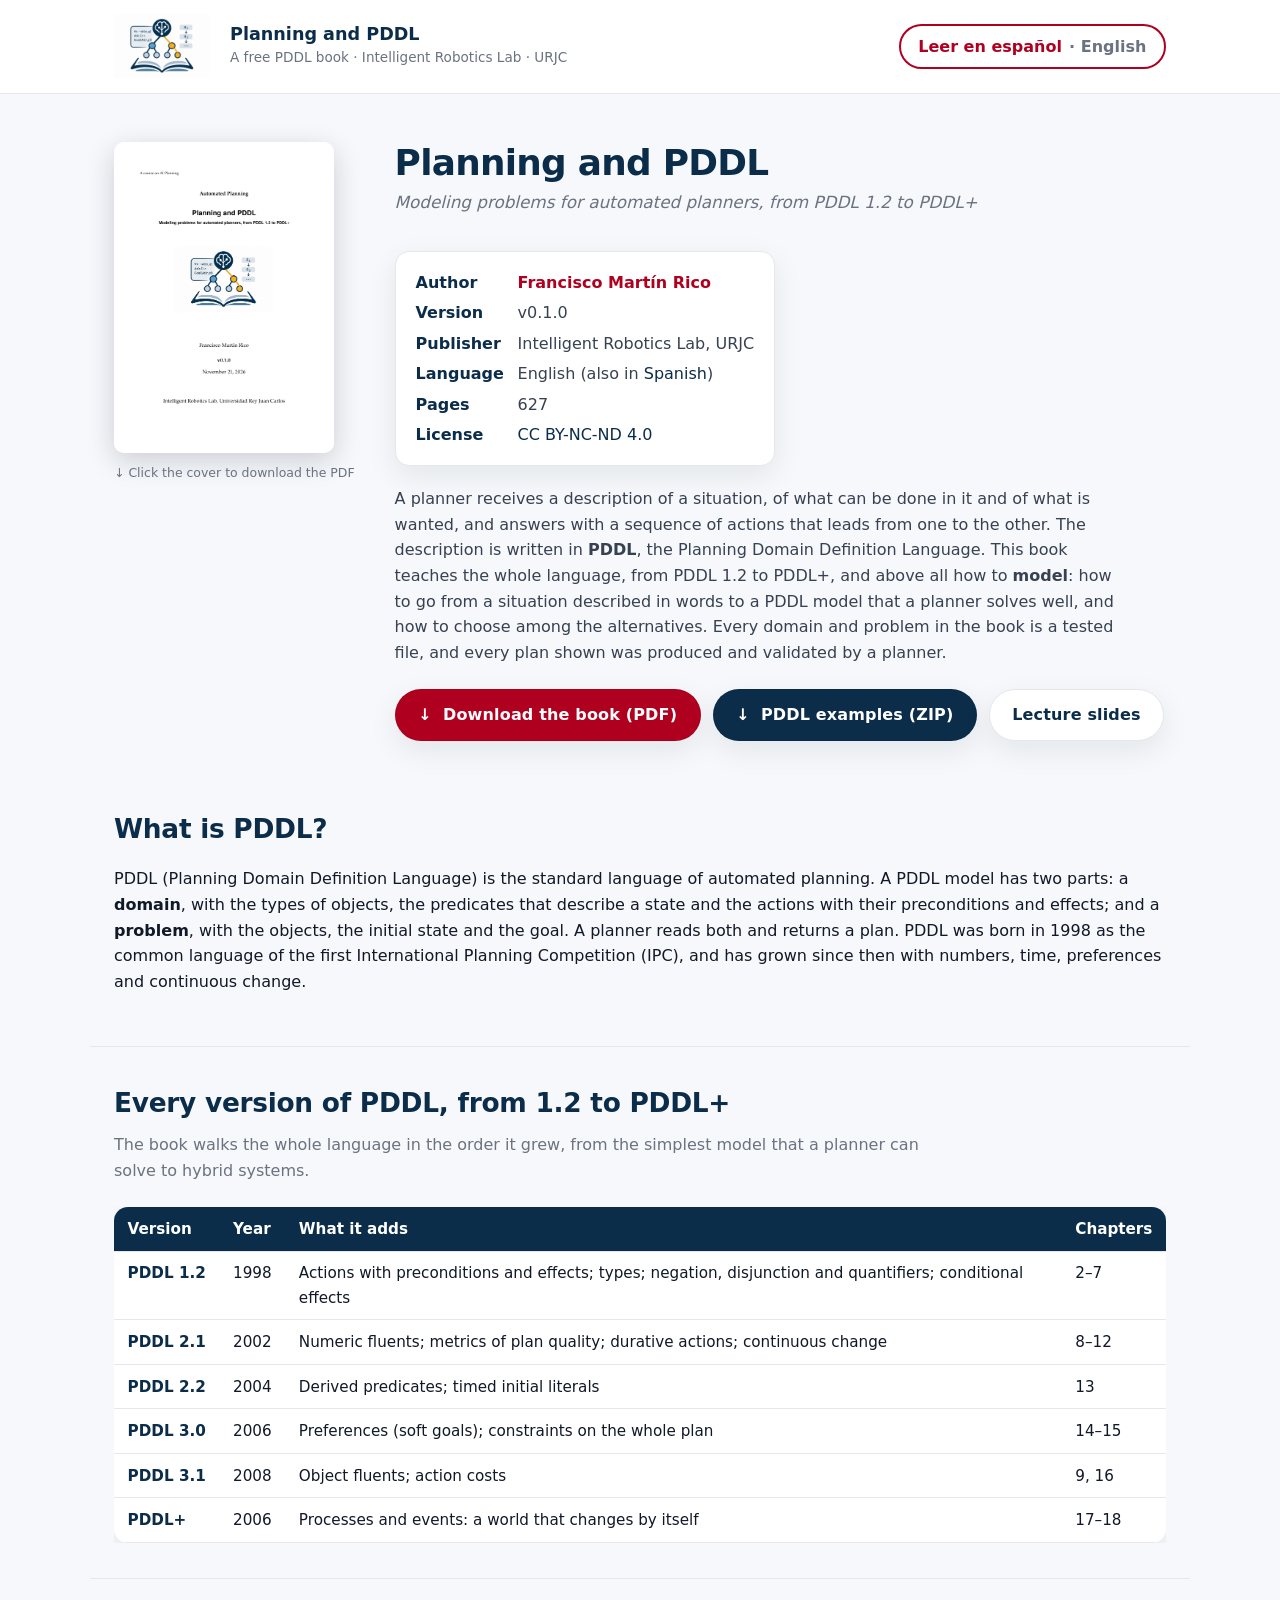
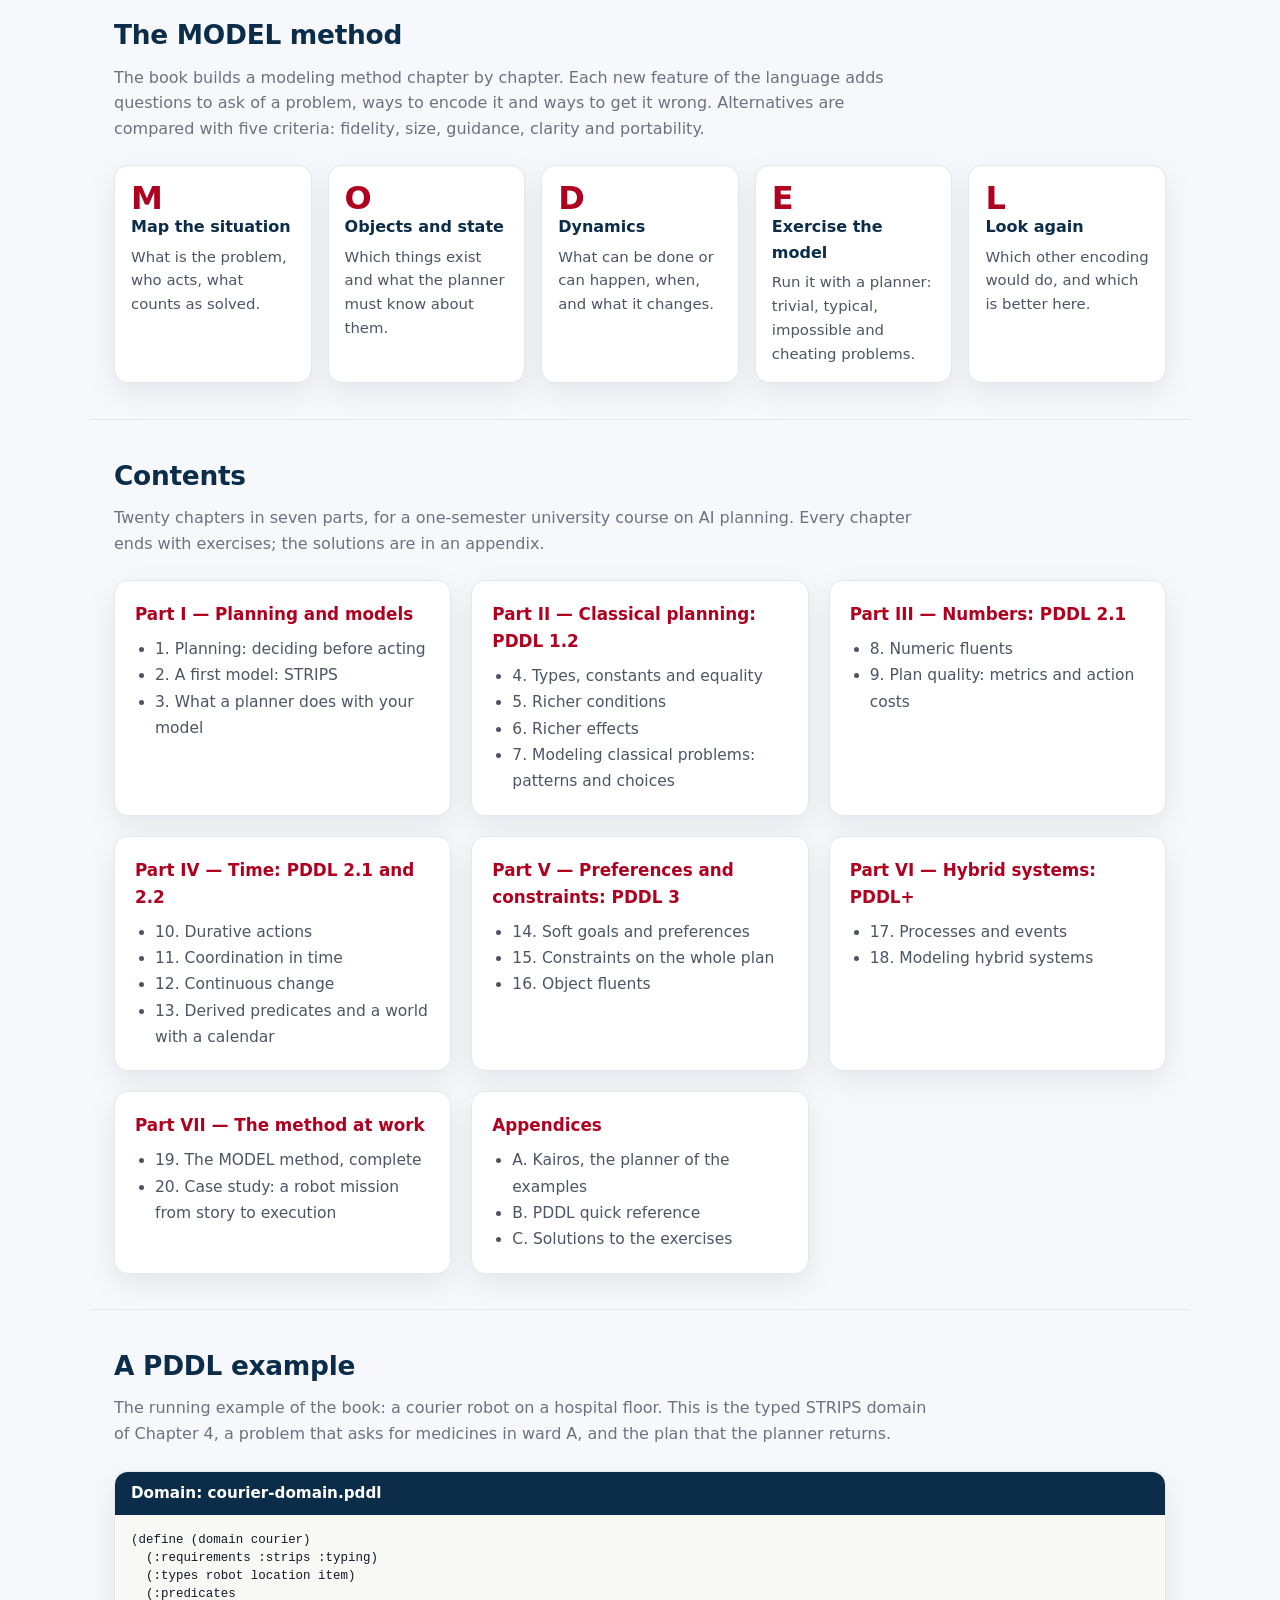
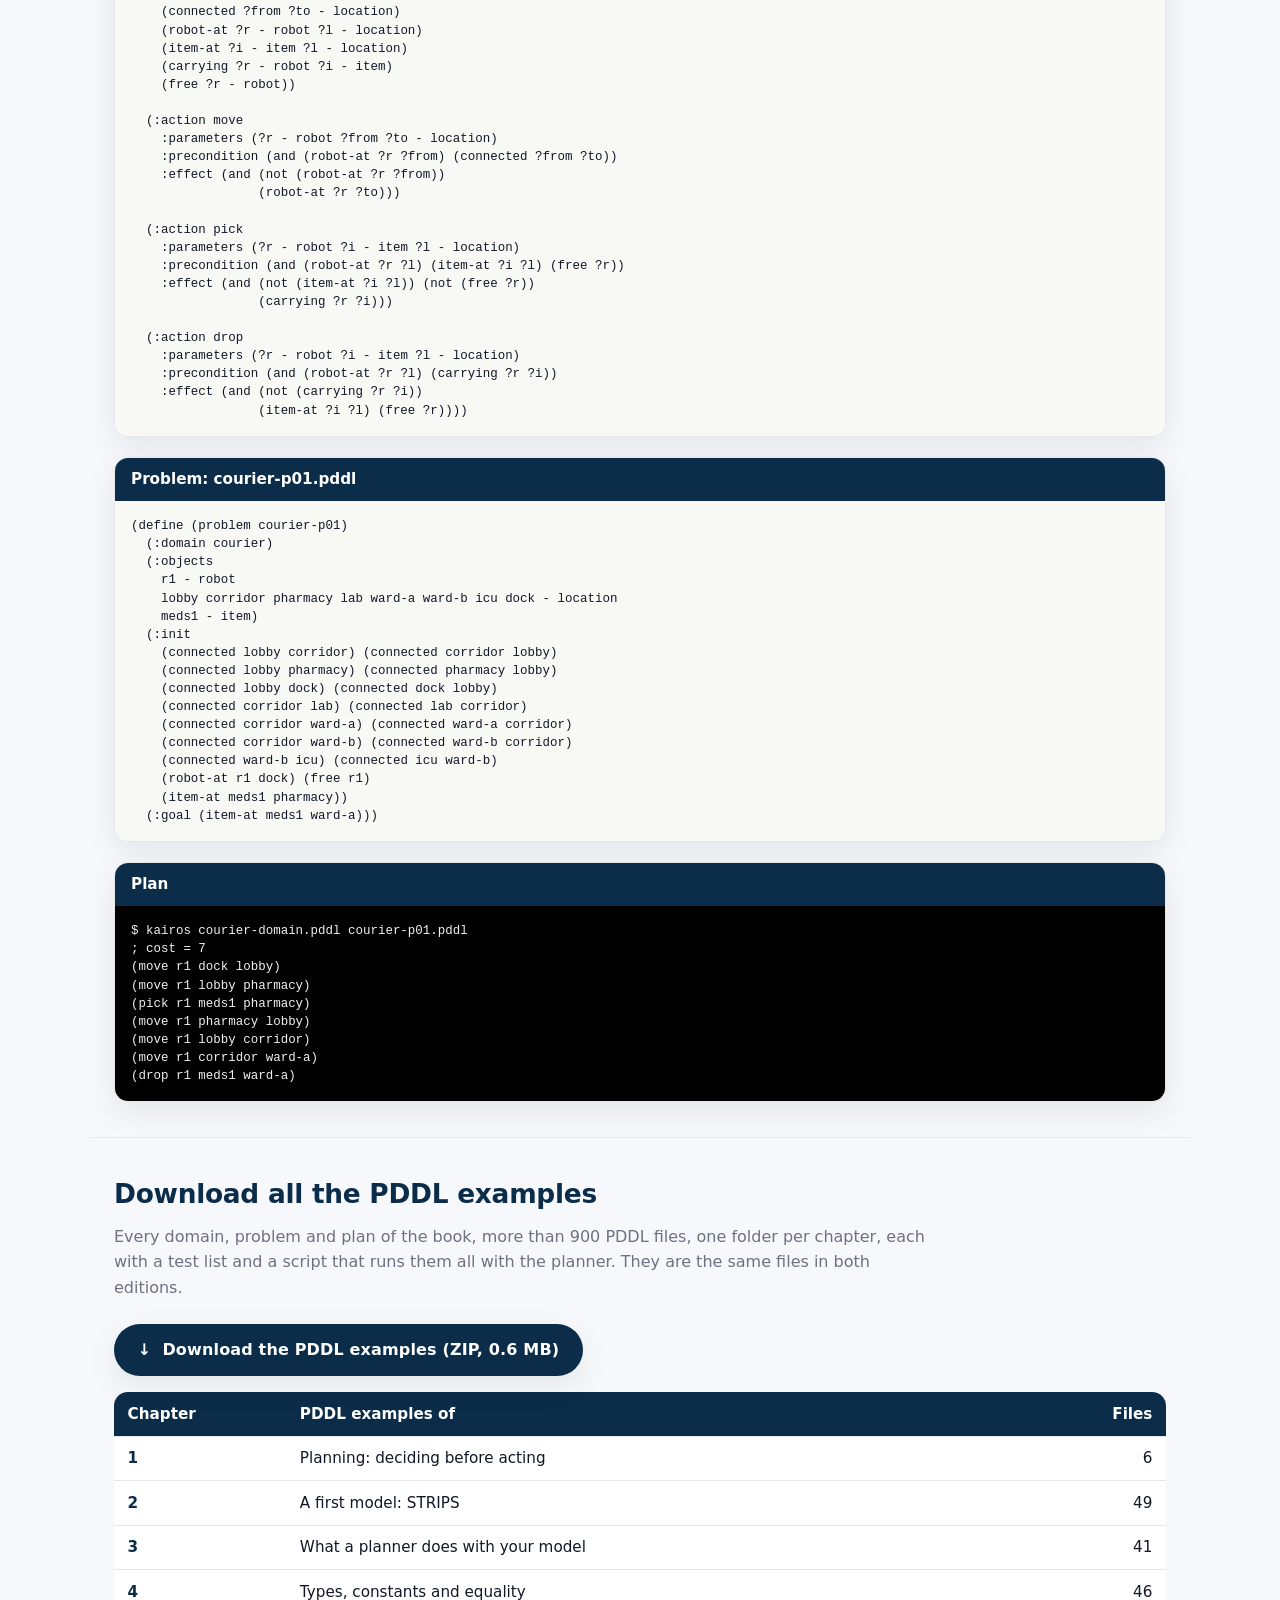
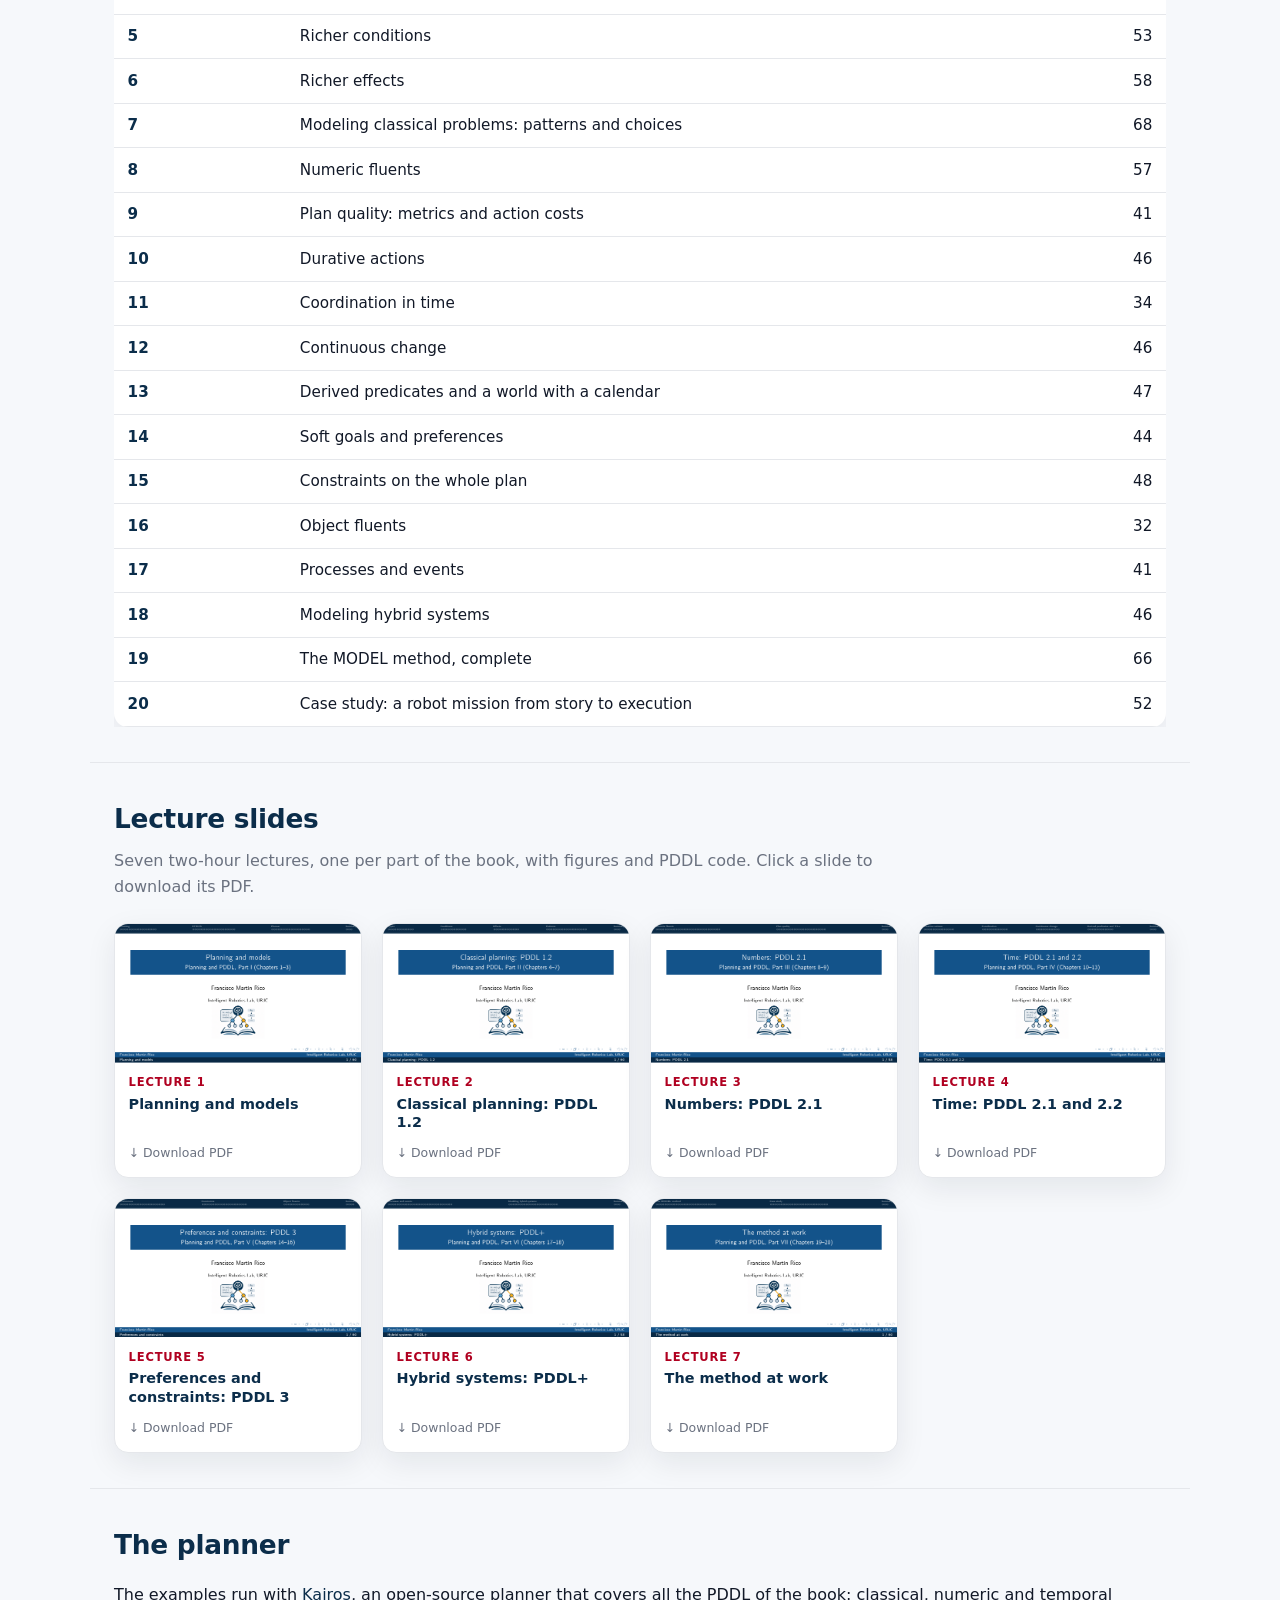
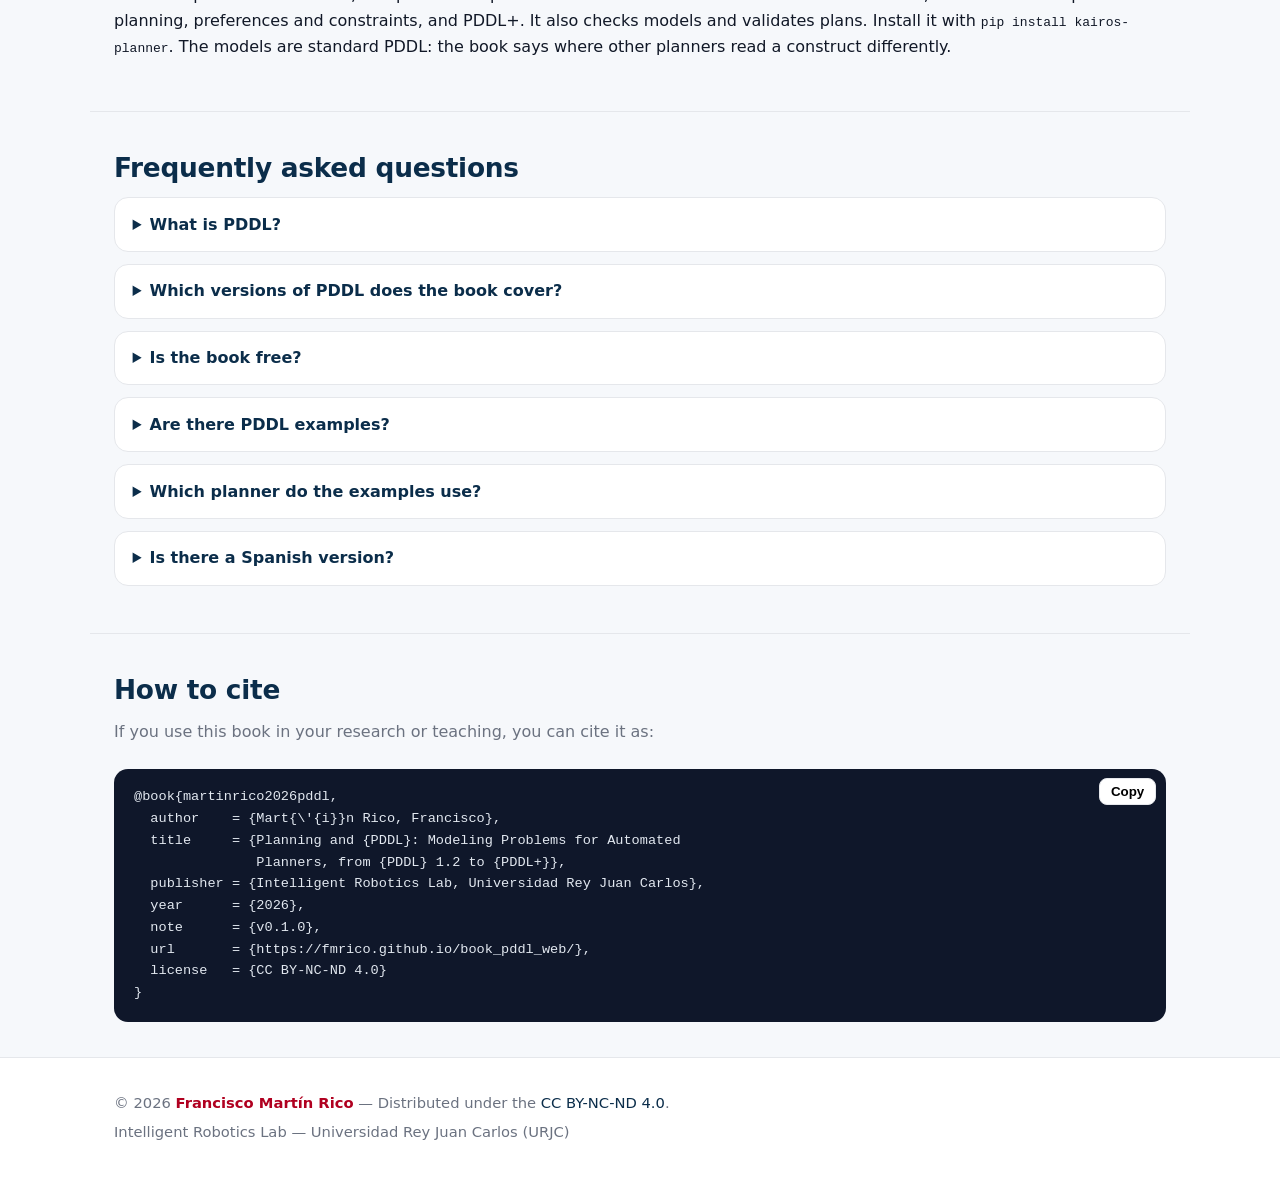
==== commit b8eb53e8: "PDDL examples: ZIP download, section and per-chapter table The ZIP has every domain, problem and pla" ====
--- a/index.html
+++ b/index.html
@@ -148,7 +148,7 @@
           "name": "Are there PDDL examples?",
           "acceptedAnswer": {
             "@type": "Answer",
-            "text": "Hundreds. Every domain and problem printed in the book is a tested file, and every plan shown was produced and validated by the Kairos planner. Every chapter has exercises with solutions."
+            "text": "Yes, more than 900 PDDL files, free to download in one ZIP from this page. Every domain and problem printed in the book is a tested file, and every plan shown was produced and validated by the Kairos planner. Every chapter has exercises with solutions."
           }
         },
         {
@@ -222,6 +222,7 @@
       <p class="hero-desc">A planner receives a description of a situation, of what can be done in it and of what is wanted, and answers with a sequence of actions that leads from one to the other. The description is written in <strong>PDDL</strong>, the Planning Domain Definition Language. This book teaches the whole language, from PDDL&nbsp;1.2 to PDDL+, and above all how to <strong>model</strong>: how to go from a situation described in words to a PDDL model that a planner solves well, and how to choose among the alternatives. Every domain and problem in the book is a tested file, and every plan shown was produced and validated by a planner.</p>
       <div class="hero-actions">
         <a class="button" href="pdf/en/planning-and-pddl-book.pdf" download="planning-and-pddl-book.pdf">&#8595;&nbsp; Download the book (PDF)</a>
+        <a class="button button-examples" href="downloads/planning-and-pddl-examples.zip" download>&#8595;&nbsp; PDDL examples (ZIP)</a>
         <a class="button button-secondary" href="#slides">Lecture slides</a>
       </div>
     </div>
@@ -401,6 +402,39 @@
     </div>
   </section>
 
+  <section id="examples">
+    <h2>Download all the PDDL examples</h2>
+    <p class="section-intro">Every domain, problem and plan of the book, more than 900 PDDL files, one folder per chapter, each with a test list and a script that runs them all with the planner. They are the same files in both editions.</p>
+    <p><a class="button button-examples" href="downloads/planning-and-pddl-examples.zip" download>&#8595;&nbsp; Download the PDDL examples (ZIP, 0.6&nbsp;MB)</a></p>
+    <div class="table-wrap">
+      <table class="versions examples-table">
+        <thead><tr><th>Chapter</th><th>PDDL examples of</th><th>Files</th></tr></thead>
+        <tbody>
+          <tr><td>1</td><td>Planning: deciding before acting</td><td>6</td></tr>
+          <tr><td>2</td><td>A first model: STRIPS</td><td>49</td></tr>
+          <tr><td>3</td><td>What a planner does with your model</td><td>41</td></tr>
+          <tr><td>4</td><td>Types, constants and equality</td><td>46</td></tr>
+          <tr><td>5</td><td>Richer conditions</td><td>53</td></tr>
+          <tr><td>6</td><td>Richer effects</td><td>58</td></tr>
+          <tr><td>7</td><td>Modeling classical problems: patterns and choices</td><td>68</td></tr>
+          <tr><td>8</td><td>Numeric fluents</td><td>57</td></tr>
+          <tr><td>9</td><td>Plan quality: metrics and action costs</td><td>41</td></tr>
+          <tr><td>10</td><td>Durative actions</td><td>46</td></tr>
+          <tr><td>11</td><td>Coordination in time</td><td>34</td></tr>
+          <tr><td>12</td><td>Continuous change</td><td>46</td></tr>
+          <tr><td>13</td><td>Derived predicates and a world with a calendar</td><td>47</td></tr>
+          <tr><td>14</td><td>Soft goals and preferences</td><td>44</td></tr>
+          <tr><td>15</td><td>Constraints on the whole plan</td><td>48</td></tr>
+          <tr><td>16</td><td>Object fluents</td><td>32</td></tr>
+          <tr><td>17</td><td>Processes and events</td><td>41</td></tr>
+          <tr><td>18</td><td>Modeling hybrid systems</td><td>46</td></tr>
+          <tr><td>19</td><td>The MODEL method, complete</td><td>66</td></tr>
+          <tr><td>20</td><td>Case study: a robot mission from story to execution</td><td>52</td></tr>
+        </tbody>
+      </table>
+    </div>
+  </section>
+
   <section id="slides">
     <h2>Lecture slides</h2>
     <p class="section-intro">Seven two-hour lectures, one per part of the book, with figures and PDDL code. Click a slide to download its PDF.</p>
@@ -499,7 +533,7 @@
     </details>
     <details>
       <summary>Are there PDDL examples?</summary>
-      <p>Hundreds. Every domain and problem printed in the book is a tested file, and every plan shown was produced and validated by the Kairos planner. Every chapter has exercises with solutions.</p>
+      <p>Yes, more than 900 PDDL files, free to download in one ZIP from this page. Every domain and problem printed in the book is a tested file, and every plan shown was produced and validated by the Kairos planner. Every chapter has exercises with solutions.</p>
     </details>
     <details>
       <summary>Which planner do the examples use?</summary>
--- a/styles.css
+++ b/styles.css
@@ -463,3 +463,6 @@
   .header-inner img { max-height: 44px; }
   .code-grid { grid-template-columns: 1fr; }
 }
+
+.button-examples { background: var(--primary); }
+.examples-table td:last-child, .examples-table th:last-child { text-align: right; }
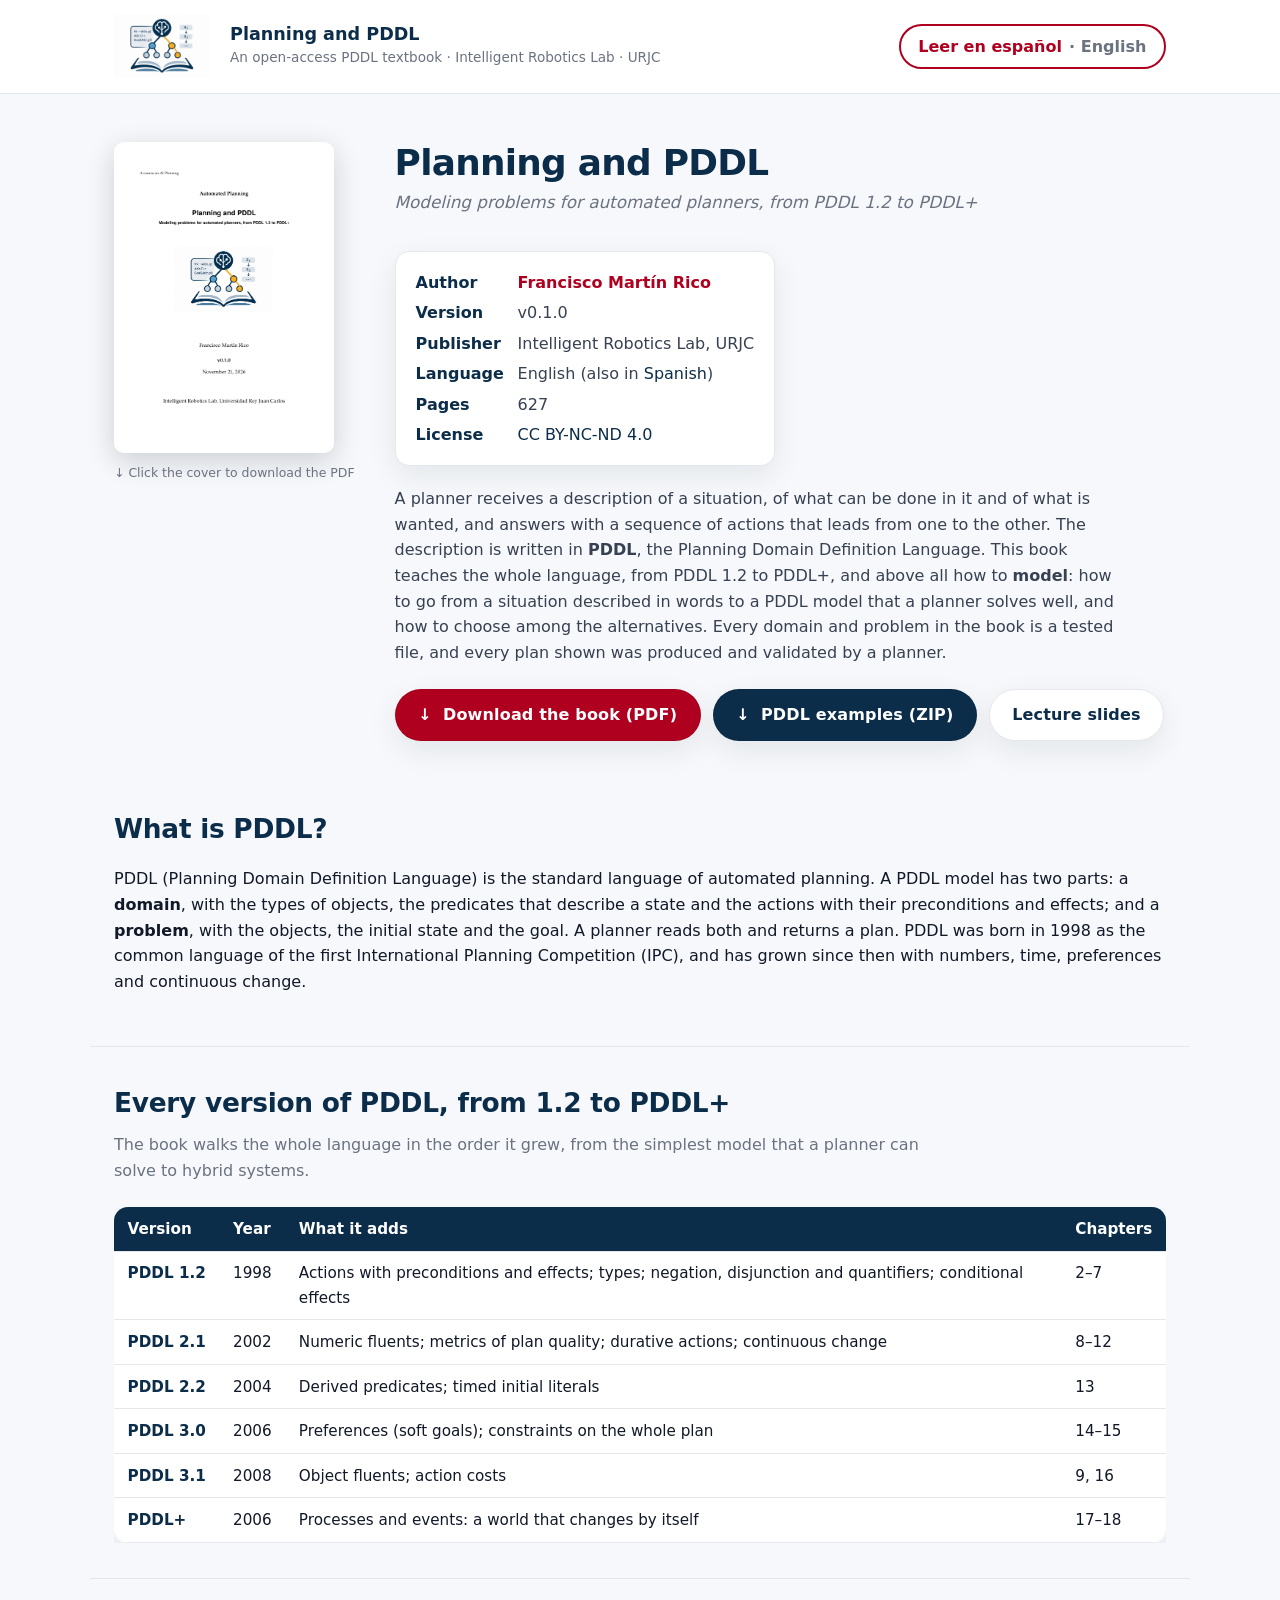
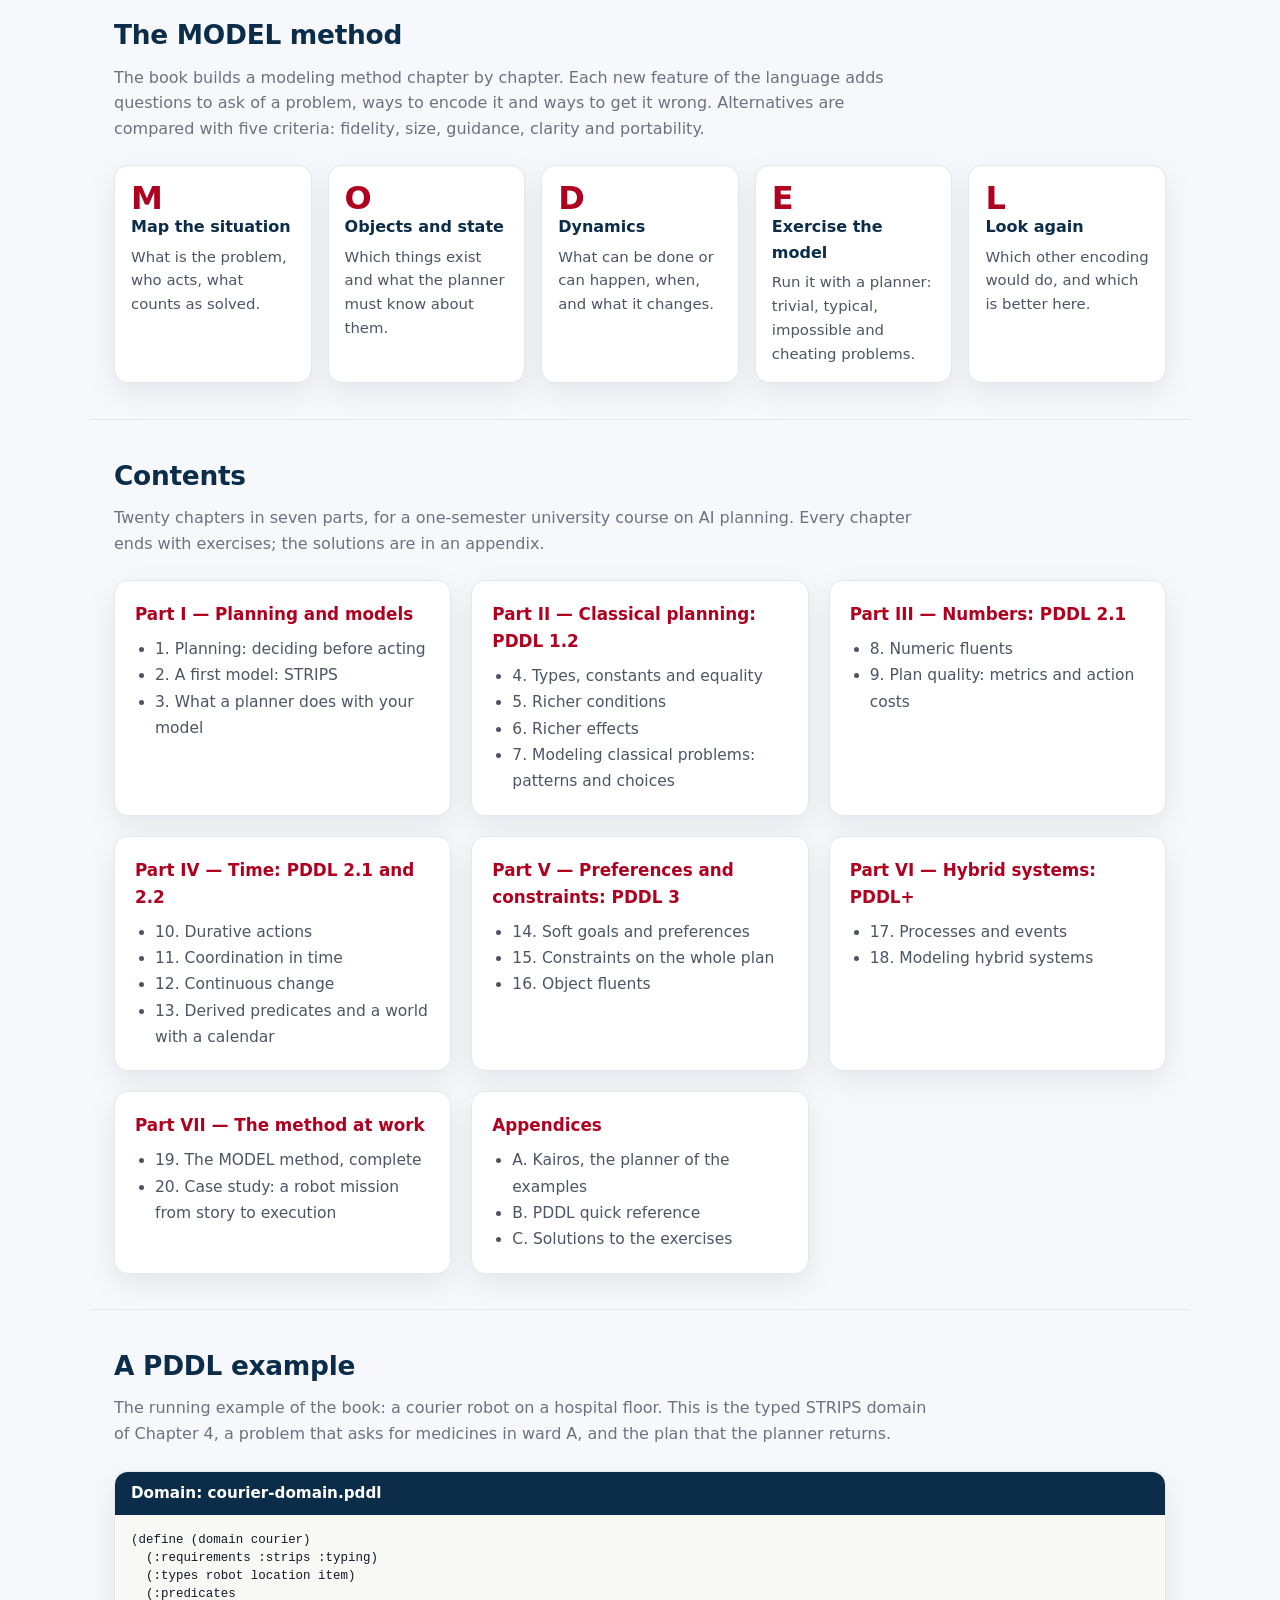
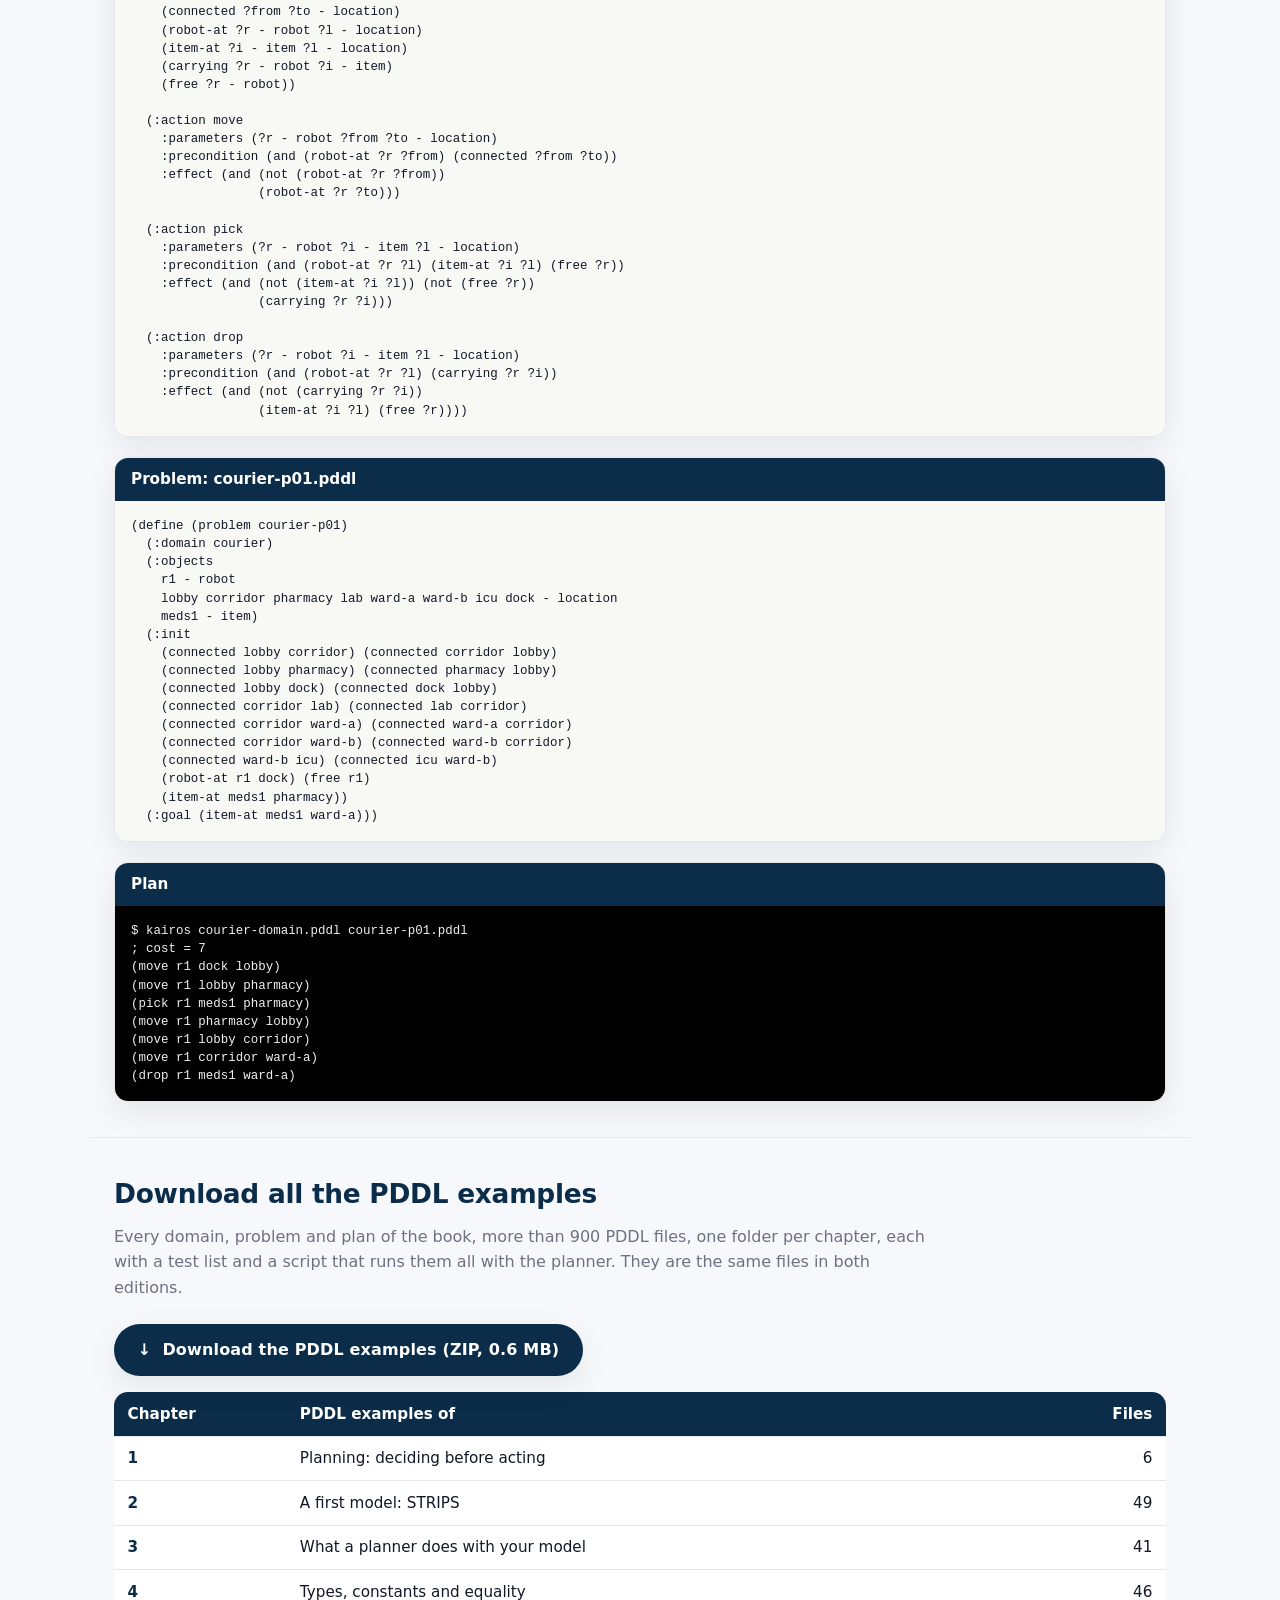
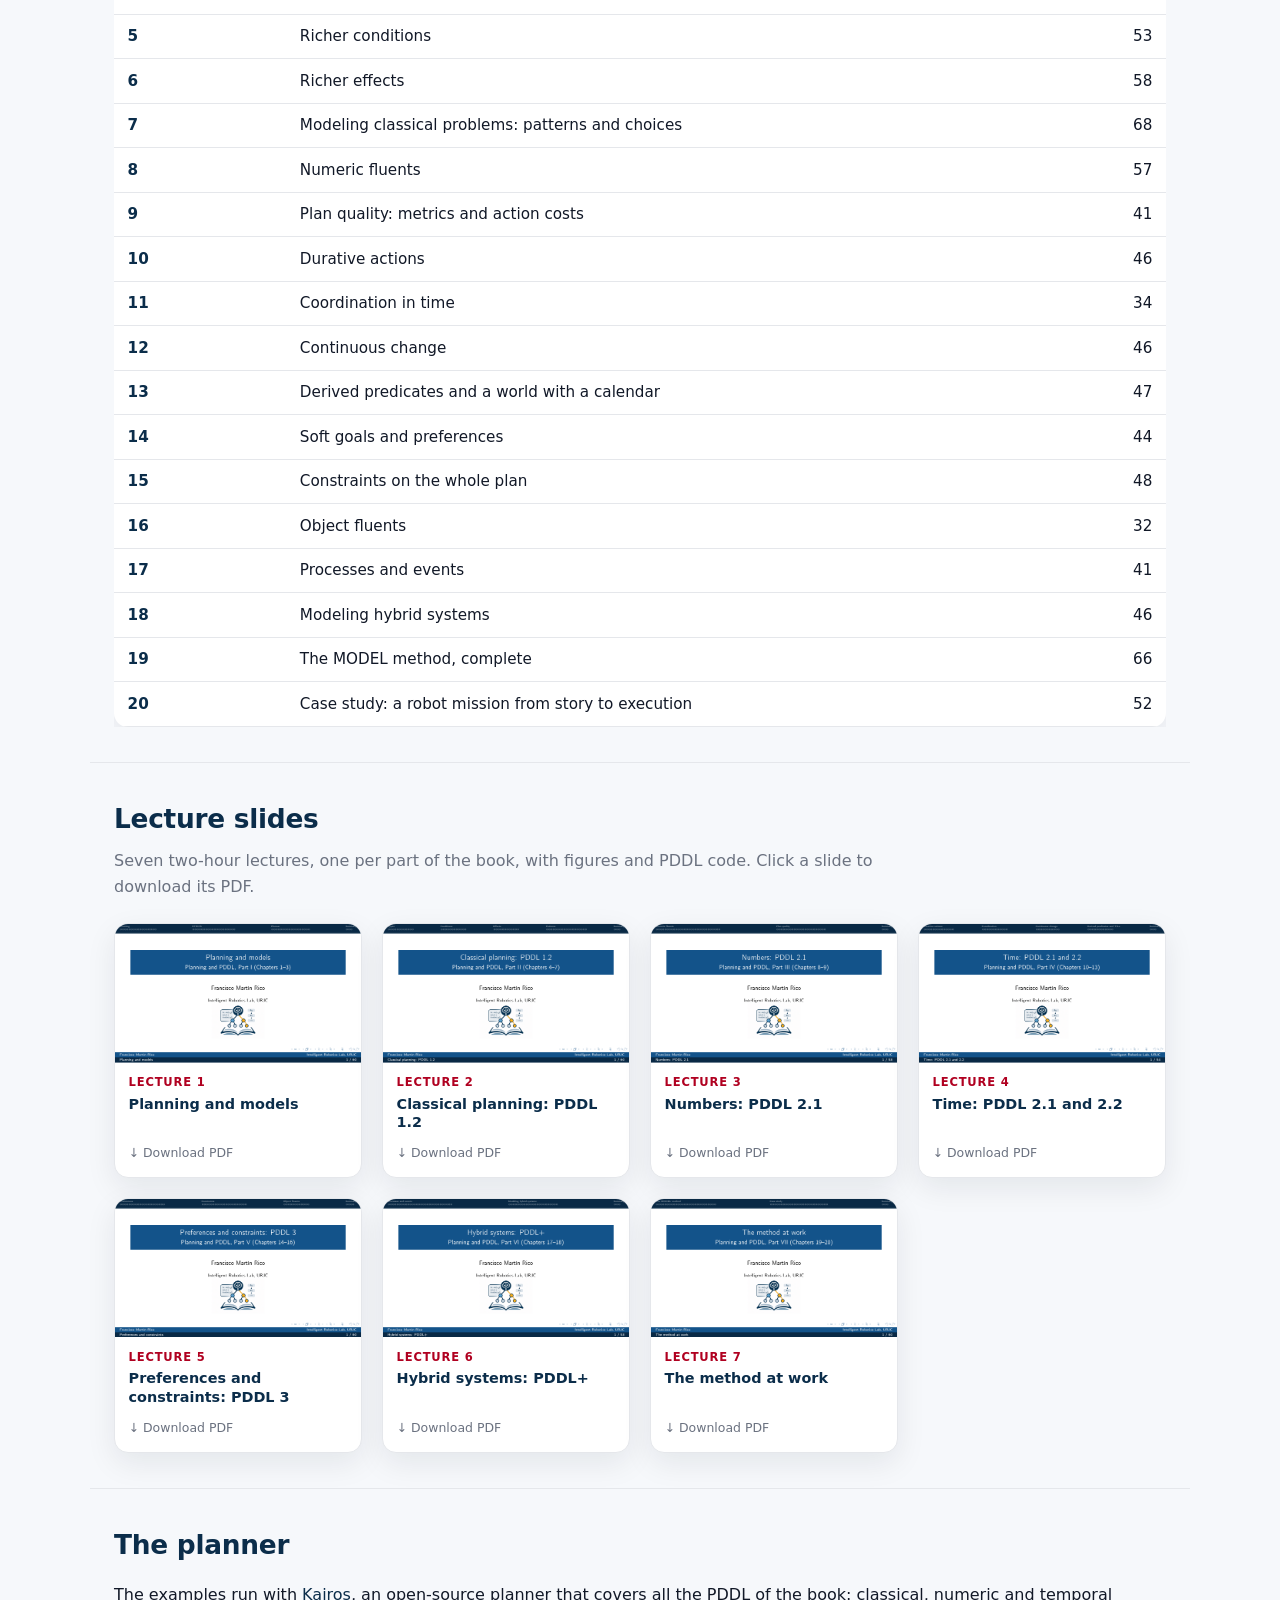
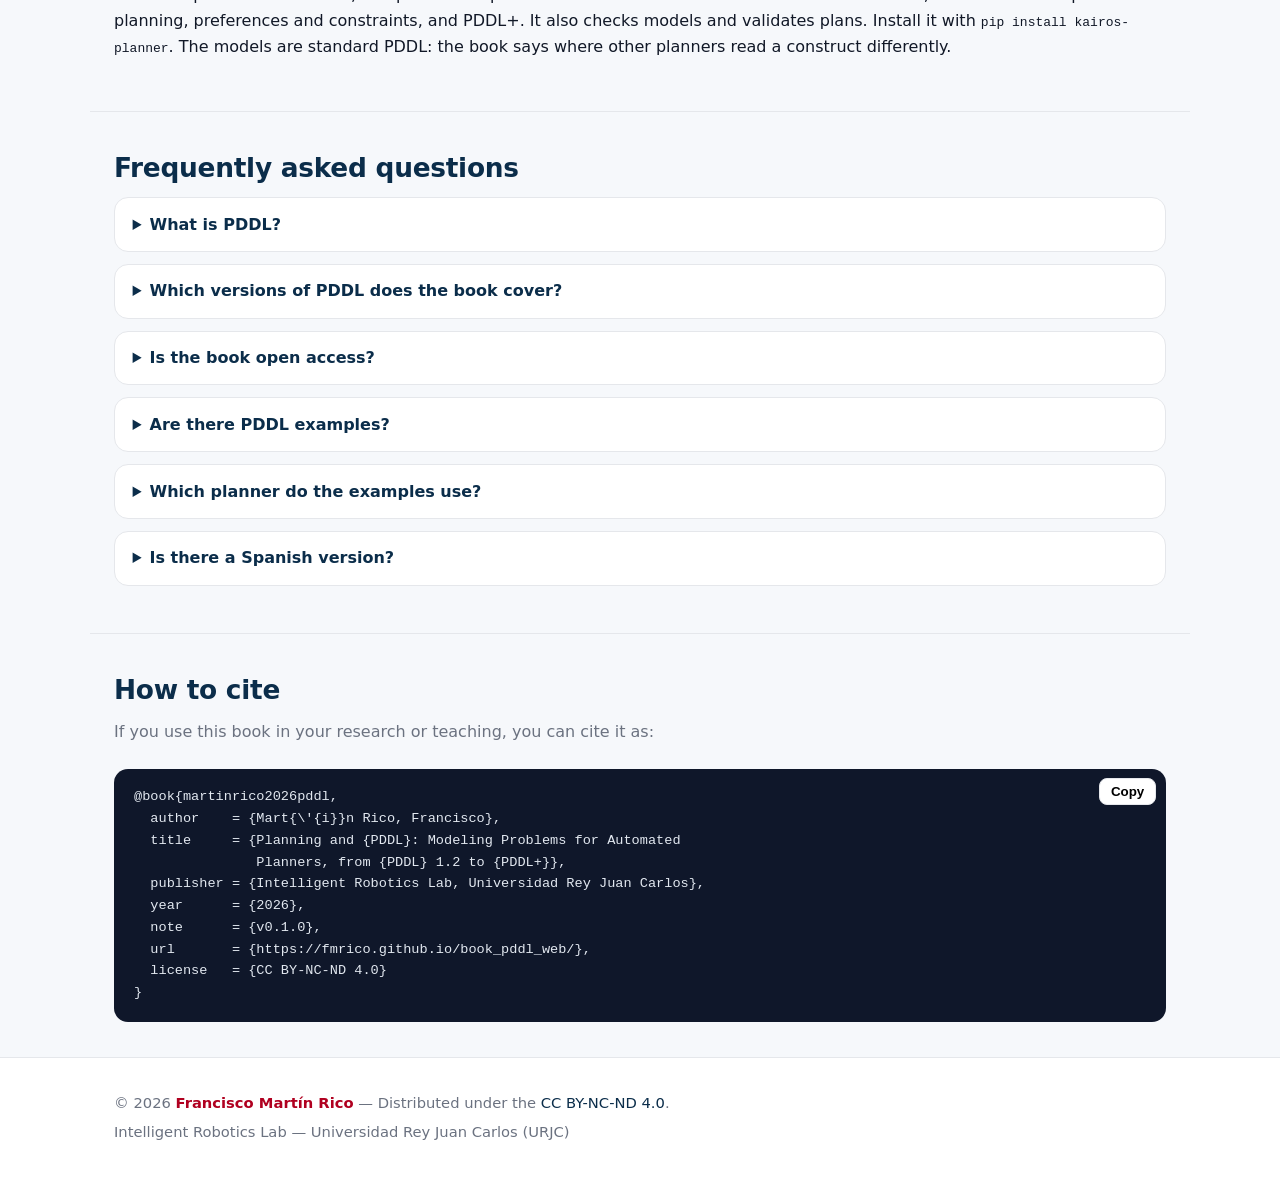
==== commit 24d8a720: "Describe the book as open access instead of free" ====
--- a/index.html
+++ b/index.html
@@ -3,8 +3,8 @@
 <head>
   <meta charset="utf-8" />
   <meta name="viewport" content="width=device-width, initial-scale=1" />
-  <title>Planning and PDDL — Free PDDL Book: Tutorial, Documentation and Examples</title>
-  <meta name="description" content="Planning and PDDL is a free university textbook on the Planning Domain Definition Language: PDDL 1.2, 2.1, 2.2, 3.0, 3.1 and PDDL+, with hundreds of tested PDDL examples, a modeling method, exercises with solutions and lecture slides. Free PDF in English and Spanish." />
+  <title>Planning and PDDL — Open-Access PDDL Book: Tutorial, Documentation and Examples</title>
+  <meta name="description" content="Planning and PDDL is an open-access university textbook on the Planning Domain Definition Language: PDDL 1.2, 2.1, 2.2, 3.0, 3.1 and PDDL+, with hundreds of tested PDDL examples, a modeling method, exercises with solutions and lecture slides. PDF in English and Spanish." />
   <meta name="keywords" content="PDDL, PDDL book, PDDL tutorial, PDDL documentation, PDDL examples, PDDL domain, PDDL problem, Planning Domain Definition Language, AI planning, automated planning, STRIPS, PDDL 2.1, PDDL 2.2, PDDL 3, PDDL 3.1, PDDL+, temporal planning, numeric planning, durative actions, preferences, processes and events, Kairos planner, PlanSys2, lecture slides" />
   <meta name="author" content="Francisco Martín Rico" />
   <meta name="robots" content="index, follow, max-image-preview:large" />
@@ -21,8 +21,8 @@
   <meta property="og:site_name" content="Planning and PDDL" />
   <meta property="og:locale" content="en_US" />
   <meta property="og:locale:alternate" content="es_ES" />
-  <meta property="og:title" content="Planning and PDDL — Free PDDL Book: Tutorial, Documentation and Examples" />
-  <meta property="og:description" content="Planning and PDDL is a free university textbook on the Planning Domain Definition Language: PDDL 1.2, 2.1, 2.2, 3.0, 3.1 and PDDL+, with hundreds of tested PDDL examples, a modeling method, exercises with solutions and lecture slides. Free PDF in English and Spanish." />
+  <meta property="og:title" content="Planning and PDDL — Open-Access PDDL Book: Tutorial, Documentation and Examples" />
+  <meta property="og:description" content="Planning and PDDL is an open-access university textbook on the Planning Domain Definition Language: PDDL 1.2, 2.1, 2.2, 3.0, 3.1 and PDDL+, with hundreds of tested PDDL examples, a modeling method, exercises with solutions and lecture slides. PDF in English and Spanish." />
   <meta property="og:url" content="https://fmrico.github.io/book_pddl_web/" />
   <meta property="og:image" content="https://fmrico.github.io/book_pddl_web/img/social-card.png" />
   <meta property="og:image:width" content="1200" />
@@ -33,8 +33,8 @@
   <meta property="book:tag" content="PDDL" />
 
   <meta name="twitter:card" content="summary_large_image" />
-  <meta name="twitter:title" content="Planning and PDDL — Free PDDL Book: Tutorial, Documentation and Examples" />
-  <meta name="twitter:description" content="Planning and PDDL is a free university textbook on the Planning Domain Definition Language: PDDL 1.2, 2.1, 2.2, 3.0, 3.1 and PDDL+, with hundreds of tested PDDL examples, a modeling method, exercises with solutions and lecture slides. Free PDF in English and Spanish." />
+  <meta name="twitter:title" content="Planning and PDDL — Open-Access PDDL Book: Tutorial, Documentation and Examples" />
+  <meta name="twitter:description" content="Planning and PDDL is an open-access university textbook on the Planning Domain Definition Language: PDDL 1.2, 2.1, 2.2, 3.0, 3.1 and PDDL+, with hundreds of tested PDDL examples, a modeling method, exercises with solutions and lecture slides. PDF in English and Spanish." />
   <meta name="twitter:image" content="https://fmrico.github.io/book_pddl_web/img/social-card.png" />
 
   <script type="application/ld+json">
@@ -63,7 +63,7 @@
       "headline": "Modeling problems for automated planners, from PDDL 1.2 to PDDL+",
       "url": "https://fmrico.github.io/book_pddl_web/",
       "image": "https://fmrico.github.io/book_pddl_web/img/en/planning-and-pddl-cover.png",
-      "description": "Planning and PDDL is a free university textbook on the Planning Domain Definition Language: PDDL 1.2, 2.1, 2.2, 3.0, 3.1 and PDDL+, with hundreds of tested PDDL examples, a modeling method, exercises with solutions and lecture slides. Free PDF in English and Spanish.",
+      "description": "Planning and PDDL is an open-access university textbook on the Planning Domain Definition Language: PDDL 1.2, 2.1, 2.2, 3.0, 3.1 and PDDL+, with hundreds of tested PDDL examples, a modeling method, exercises with solutions and lecture slides. PDF in English and Spanish.",
       "inLanguage": "en",
       "bookFormat": "https://schema.org/EBook",
       "numberOfPages": 627,
@@ -137,10 +137,10 @@
         },
         {
           "@type": "Question",
-          "name": "Is the book free?",
+          "name": "Is the book open access?",
           "acceptedAnswer": {
             "@type": "Answer",
-            "text": "Yes. The PDF of the book and the lecture slides are free to download and share under the CC BY-NC-ND 4.0 license."
+            "text": "Yes. The PDF of the book and the lecture slides can be downloaded from this page and shared under the CC BY-NC-ND 4.0 license."
           }
         },
         {
@@ -148,7 +148,7 @@
           "name": "Are there PDDL examples?",
           "acceptedAnswer": {
             "@type": "Answer",
-            "text": "Yes, more than 900 PDDL files, free to download in one ZIP from this page. Every domain and problem printed in the book is a tested file, and every plan shown was produced and validated by the Kairos planner. Every chapter has exercises with solutions."
+            "text": "Yes, more than 900 PDDL files, in one ZIP that you can download from this page. Every domain and problem printed in the book is a tested file, and every plan shown was produced and validated by the Kairos planner. Every chapter has exercises with solutions."
           }
         },
         {
@@ -183,7 +183,7 @@
       <img src="img/logo_book.png" alt="Planning and PDDL" width="96" height="64" />
       <div>
         <div class="header-title">Planning and PDDL</div>
-        <div class="header-subtitle">A free PDDL book · Intelligent Robotics Lab · URJC</div>
+        <div class="header-subtitle">An open-access PDDL textbook · Intelligent Robotics Lab · URJC</div>
       </div>
     </div>
     <a class="lang-switch" href="es/" hreflang="es" lang="es">
@@ -528,12 +528,12 @@
       <p>All of them: PDDL 1.2 (STRIPS, types, ADL), PDDL 2.1 (numeric fluents, metrics, durative actions), PDDL 2.2 (derived predicates, timed initial literals), PDDL 3.0 (preferences and trajectory constraints), PDDL 3.1 (object fluents, action costs) and PDDL+ (processes and events).</p>
     </details>
     <details>
-      <summary>Is the book free?</summary>
-      <p>Yes. The PDF of the book and the lecture slides are free to download and share under the CC BY-NC-ND 4.0 license.</p>
+      <summary>Is the book open access?</summary>
+      <p>Yes. The PDF of the book and the lecture slides can be downloaded from this page and shared under the CC BY-NC-ND 4.0 license.</p>
     </details>
     <details>
       <summary>Are there PDDL examples?</summary>
-      <p>Yes, more than 900 PDDL files, free to download in one ZIP from this page. Every domain and problem printed in the book is a tested file, and every plan shown was produced and validated by the Kairos planner. Every chapter has exercises with solutions.</p>
+      <p>Yes, more than 900 PDDL files, in one ZIP that you can download from this page. Every domain and problem printed in the book is a tested file, and every plan shown was produced and validated by the Kairos planner. Every chapter has exercises with solutions.</p>
     </details>
     <details>
       <summary>Which planner do the examples use?</summary>
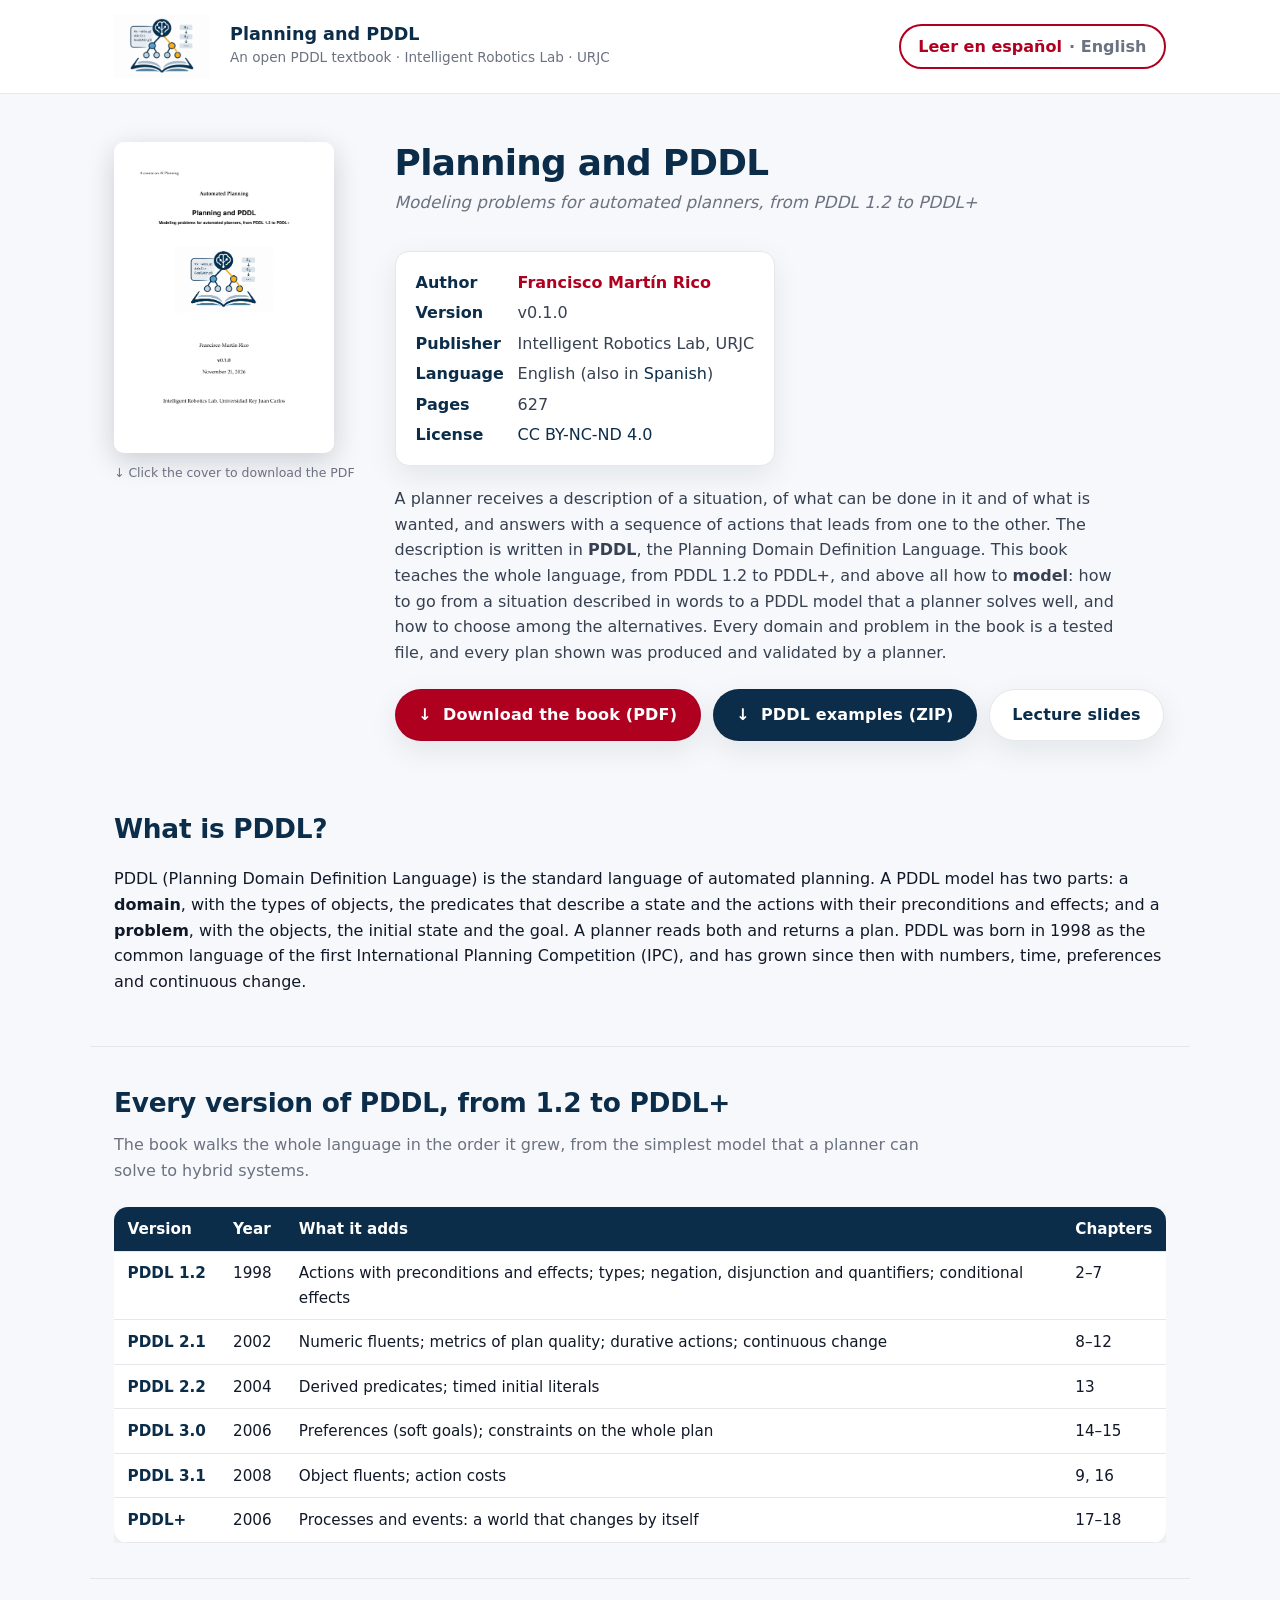
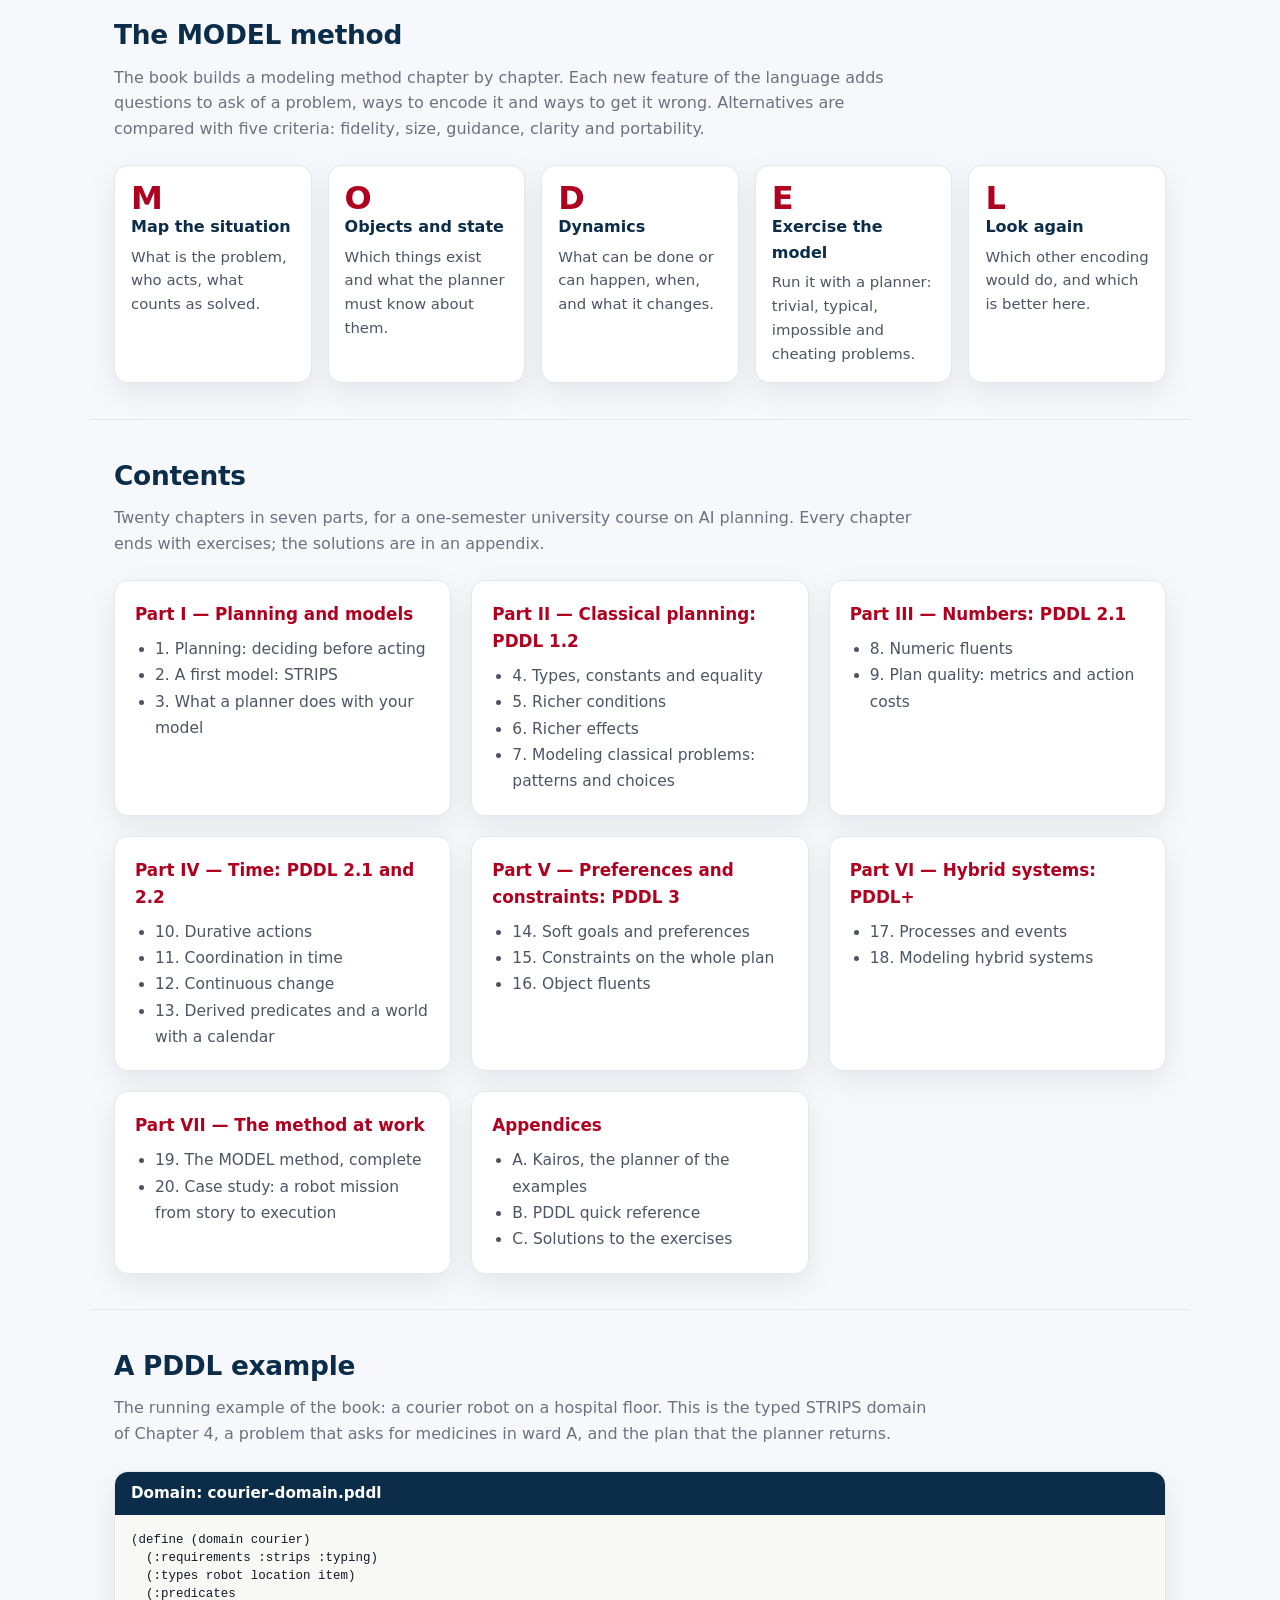
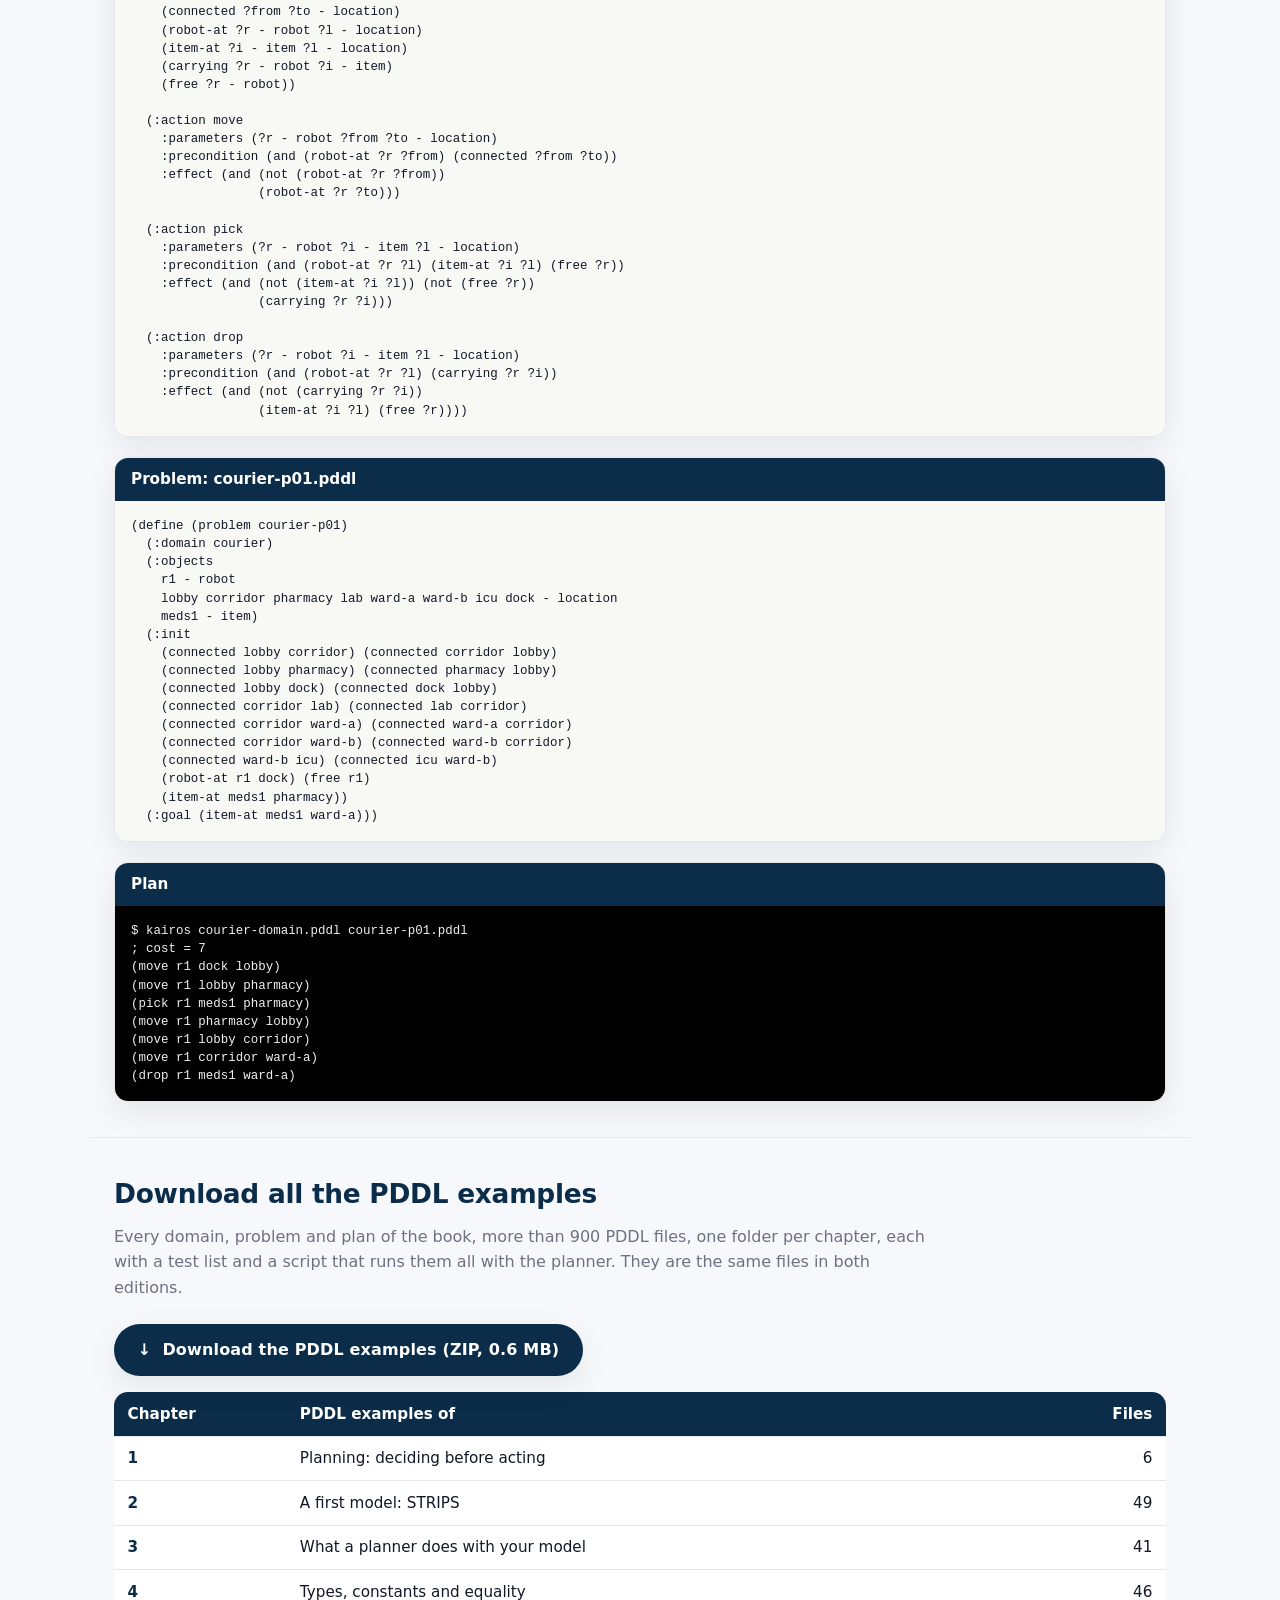
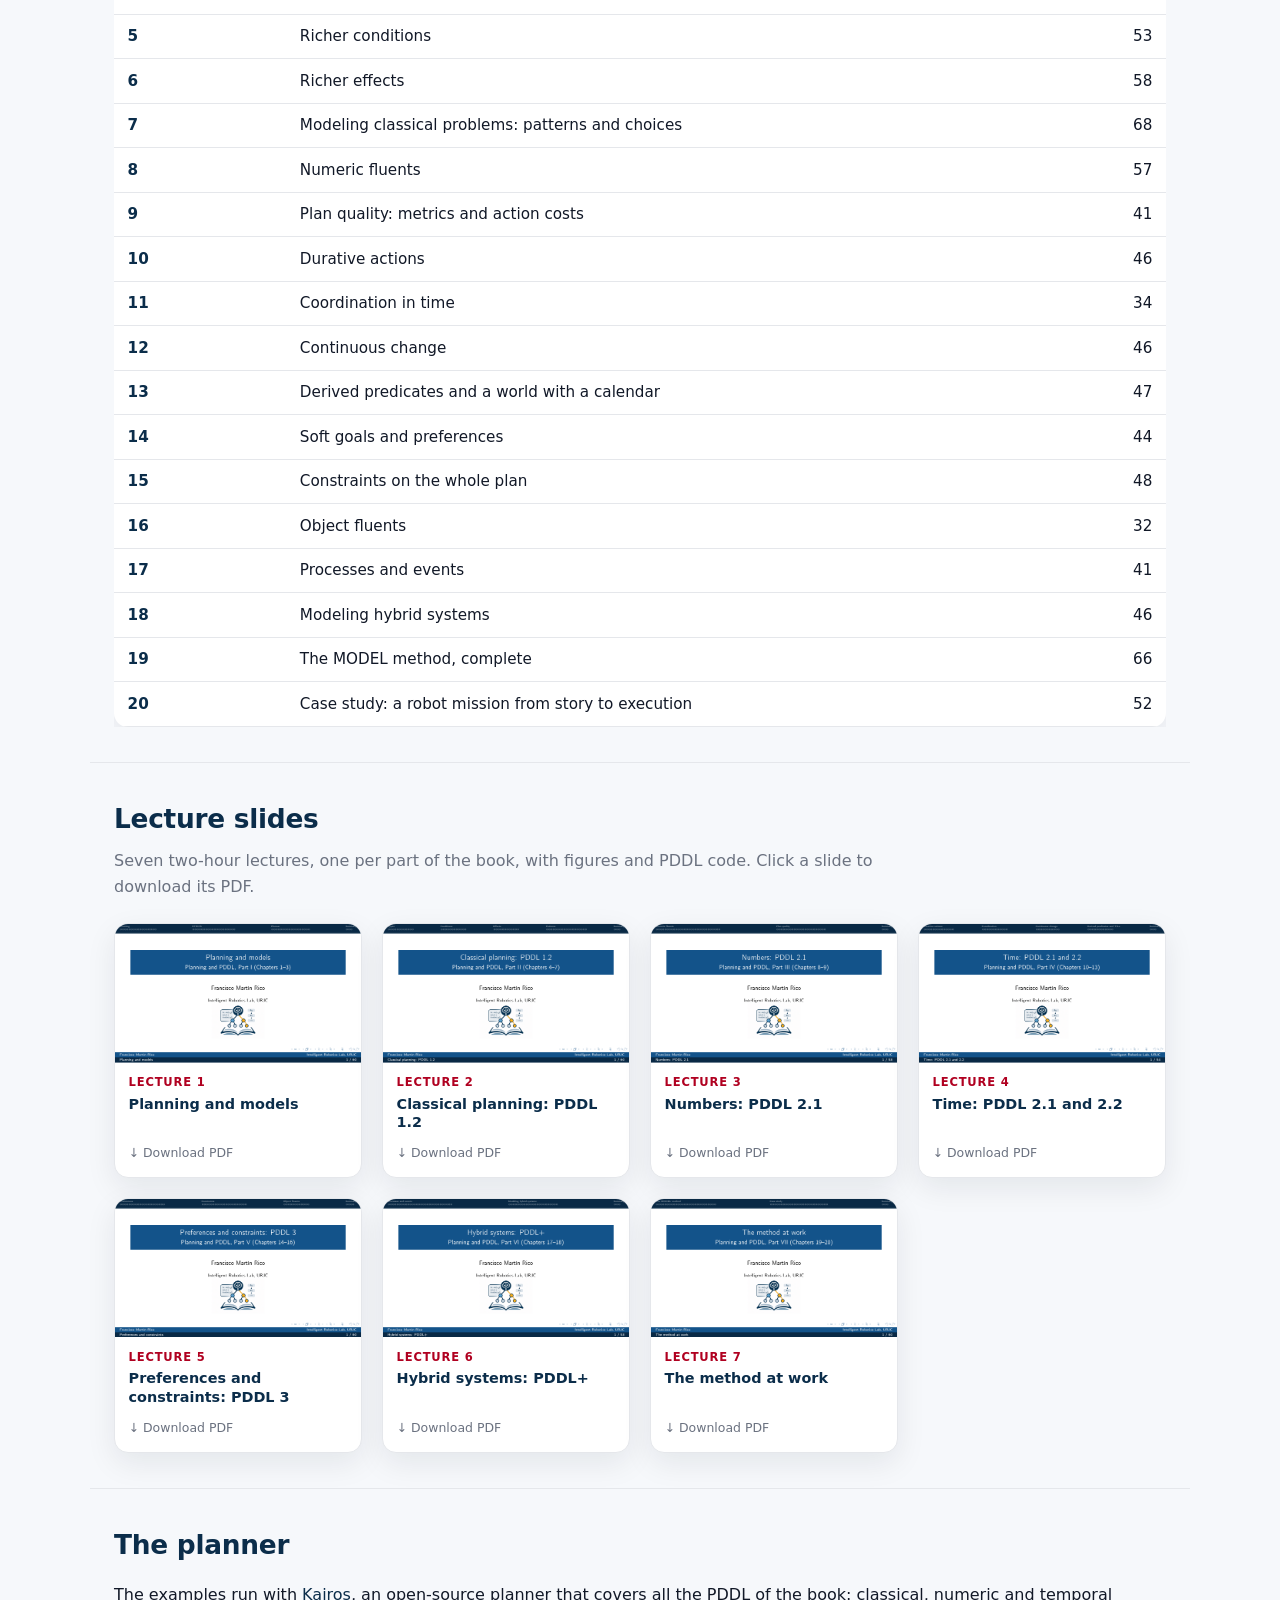
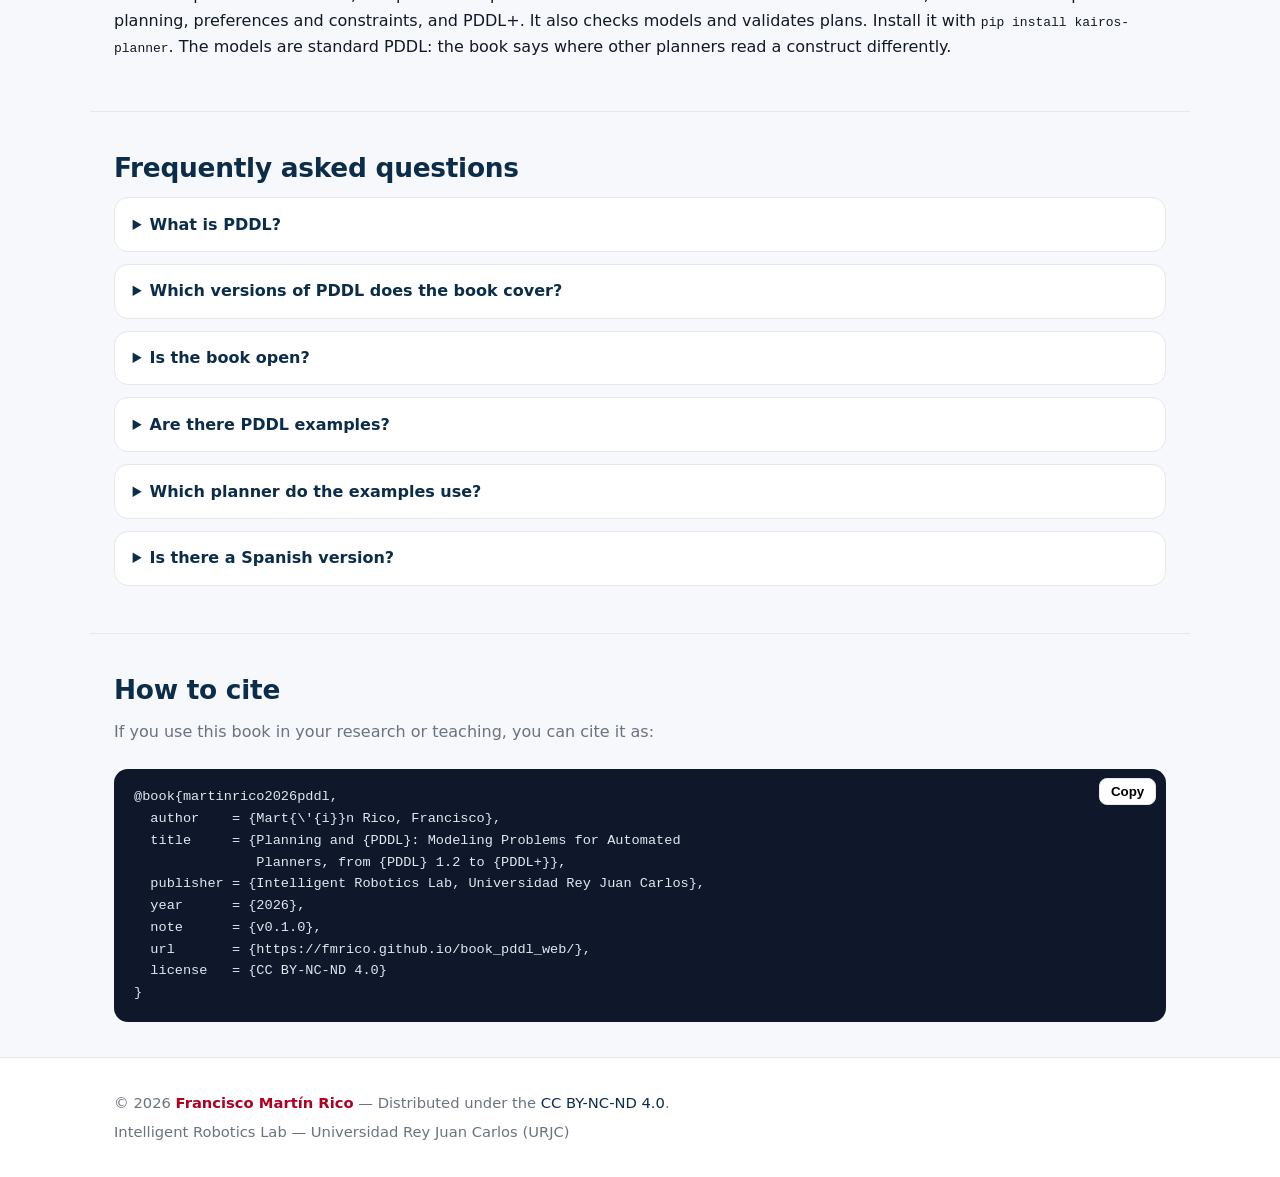
==== commit d1737956: "Describe the book as open" ====
--- a/index.html
+++ b/index.html
@@ -3,8 +3,8 @@
 <head>
   <meta charset="utf-8" />
   <meta name="viewport" content="width=device-width, initial-scale=1" />
-  <title>Planning and PDDL — Open-Access PDDL Book: Tutorial, Documentation and Examples</title>
-  <meta name="description" content="Planning and PDDL is an open-access university textbook on the Planning Domain Definition Language: PDDL 1.2, 2.1, 2.2, 3.0, 3.1 and PDDL+, with hundreds of tested PDDL examples, a modeling method, exercises with solutions and lecture slides. PDF in English and Spanish." />
+  <title>Planning and PDDL — Open PDDL Book: Tutorial, Documentation and Examples</title>
+  <meta name="description" content="Planning and PDDL is an open university textbook on the Planning Domain Definition Language: PDDL 1.2, 2.1, 2.2, 3.0, 3.1 and PDDL+, with hundreds of tested PDDL examples, a modeling method, exercises with solutions and lecture slides. PDF in English and Spanish." />
   <meta name="keywords" content="PDDL, PDDL book, PDDL tutorial, PDDL documentation, PDDL examples, PDDL domain, PDDL problem, Planning Domain Definition Language, AI planning, automated planning, STRIPS, PDDL 2.1, PDDL 2.2, PDDL 3, PDDL 3.1, PDDL+, temporal planning, numeric planning, durative actions, preferences, processes and events, Kairos planner, PlanSys2, lecture slides" />
   <meta name="author" content="Francisco Martín Rico" />
   <meta name="robots" content="index, follow, max-image-preview:large" />
@@ -21,8 +21,8 @@
   <meta property="og:site_name" content="Planning and PDDL" />
   <meta property="og:locale" content="en_US" />
   <meta property="og:locale:alternate" content="es_ES" />
-  <meta property="og:title" content="Planning and PDDL — Open-Access PDDL Book: Tutorial, Documentation and Examples" />
-  <meta property="og:description" content="Planning and PDDL is an open-access university textbook on the Planning Domain Definition Language: PDDL 1.2, 2.1, 2.2, 3.0, 3.1 and PDDL+, with hundreds of tested PDDL examples, a modeling method, exercises with solutions and lecture slides. PDF in English and Spanish." />
+  <meta property="og:title" content="Planning and PDDL — Open PDDL Book: Tutorial, Documentation and Examples" />
+  <meta property="og:description" content="Planning and PDDL is an open university textbook on the Planning Domain Definition Language: PDDL 1.2, 2.1, 2.2, 3.0, 3.1 and PDDL+, with hundreds of tested PDDL examples, a modeling method, exercises with solutions and lecture slides. PDF in English and Spanish." />
   <meta property="og:url" content="https://fmrico.github.io/book_pddl_web/" />
   <meta property="og:image" content="https://fmrico.github.io/book_pddl_web/img/social-card.png" />
   <meta property="og:image:width" content="1200" />
@@ -33,8 +33,8 @@
   <meta property="book:tag" content="PDDL" />
 
   <meta name="twitter:card" content="summary_large_image" />
-  <meta name="twitter:title" content="Planning and PDDL — Open-Access PDDL Book: Tutorial, Documentation and Examples" />
-  <meta name="twitter:description" content="Planning and PDDL is an open-access university textbook on the Planning Domain Definition Language: PDDL 1.2, 2.1, 2.2, 3.0, 3.1 and PDDL+, with hundreds of tested PDDL examples, a modeling method, exercises with solutions and lecture slides. PDF in English and Spanish." />
+  <meta name="twitter:title" content="Planning and PDDL — Open PDDL Book: Tutorial, Documentation and Examples" />
+  <meta name="twitter:description" content="Planning and PDDL is an open university textbook on the Planning Domain Definition Language: PDDL 1.2, 2.1, 2.2, 3.0, 3.1 and PDDL+, with hundreds of tested PDDL examples, a modeling method, exercises with solutions and lecture slides. PDF in English and Spanish." />
   <meta name="twitter:image" content="https://fmrico.github.io/book_pddl_web/img/social-card.png" />
 
   <script type="application/ld+json">
@@ -63,7 +63,7 @@
       "headline": "Modeling problems for automated planners, from PDDL 1.2 to PDDL+",
       "url": "https://fmrico.github.io/book_pddl_web/",
       "image": "https://fmrico.github.io/book_pddl_web/img/en/planning-and-pddl-cover.png",
-      "description": "Planning and PDDL is an open-access university textbook on the Planning Domain Definition Language: PDDL 1.2, 2.1, 2.2, 3.0, 3.1 and PDDL+, with hundreds of tested PDDL examples, a modeling method, exercises with solutions and lecture slides. PDF in English and Spanish.",
+      "description": "Planning and PDDL is an open university textbook on the Planning Domain Definition Language: PDDL 1.2, 2.1, 2.2, 3.0, 3.1 and PDDL+, with hundreds of tested PDDL examples, a modeling method, exercises with solutions and lecture slides. PDF in English and Spanish.",
       "inLanguage": "en",
       "bookFormat": "https://schema.org/EBook",
       "numberOfPages": 627,
@@ -137,7 +137,7 @@
         },
         {
           "@type": "Question",
-          "name": "Is the book open access?",
+          "name": "Is the book open?",
           "acceptedAnswer": {
             "@type": "Answer",
             "text": "Yes. The PDF of the book and the lecture slides can be downloaded from this page and shared under the CC BY-NC-ND 4.0 license."
@@ -183,7 +183,7 @@
       <img src="img/logo_book.png" alt="Planning and PDDL" width="96" height="64" />
       <div>
         <div class="header-title">Planning and PDDL</div>
-        <div class="header-subtitle">An open-access PDDL textbook · Intelligent Robotics Lab · URJC</div>
+        <div class="header-subtitle">An open PDDL textbook · Intelligent Robotics Lab · URJC</div>
       </div>
     </div>
     <a class="lang-switch" href="es/" hreflang="es" lang="es">
@@ -528,7 +528,7 @@
       <p>All of them: PDDL 1.2 (STRIPS, types, ADL), PDDL 2.1 (numeric fluents, metrics, durative actions), PDDL 2.2 (derived predicates, timed initial literals), PDDL 3.0 (preferences and trajectory constraints), PDDL 3.1 (object fluents, action costs) and PDDL+ (processes and events).</p>
     </details>
     <details>
-      <summary>Is the book open access?</summary>
+      <summary>Is the book open?</summary>
       <p>Yes. The PDF of the book and the lecture slides can be downloaded from this page and shared under the CC BY-NC-ND 4.0 license.</p>
     </details>
     <details>
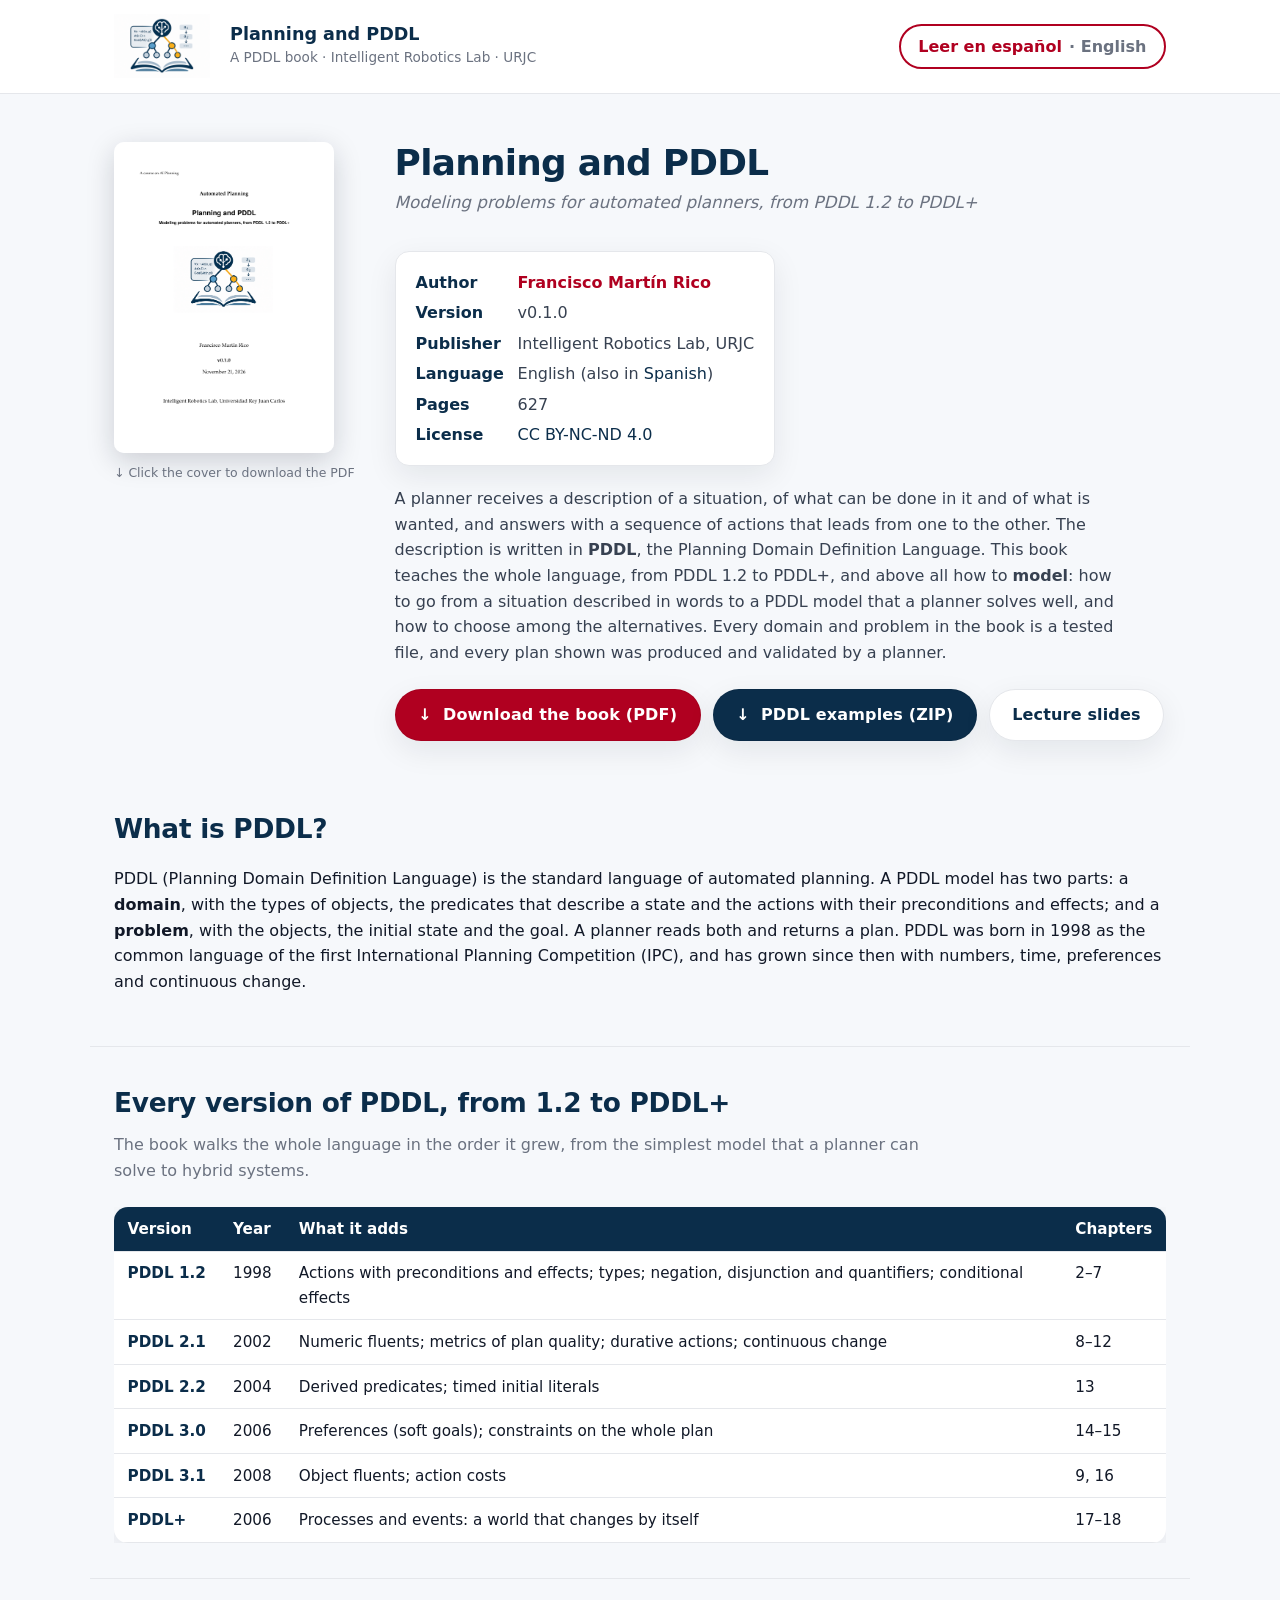
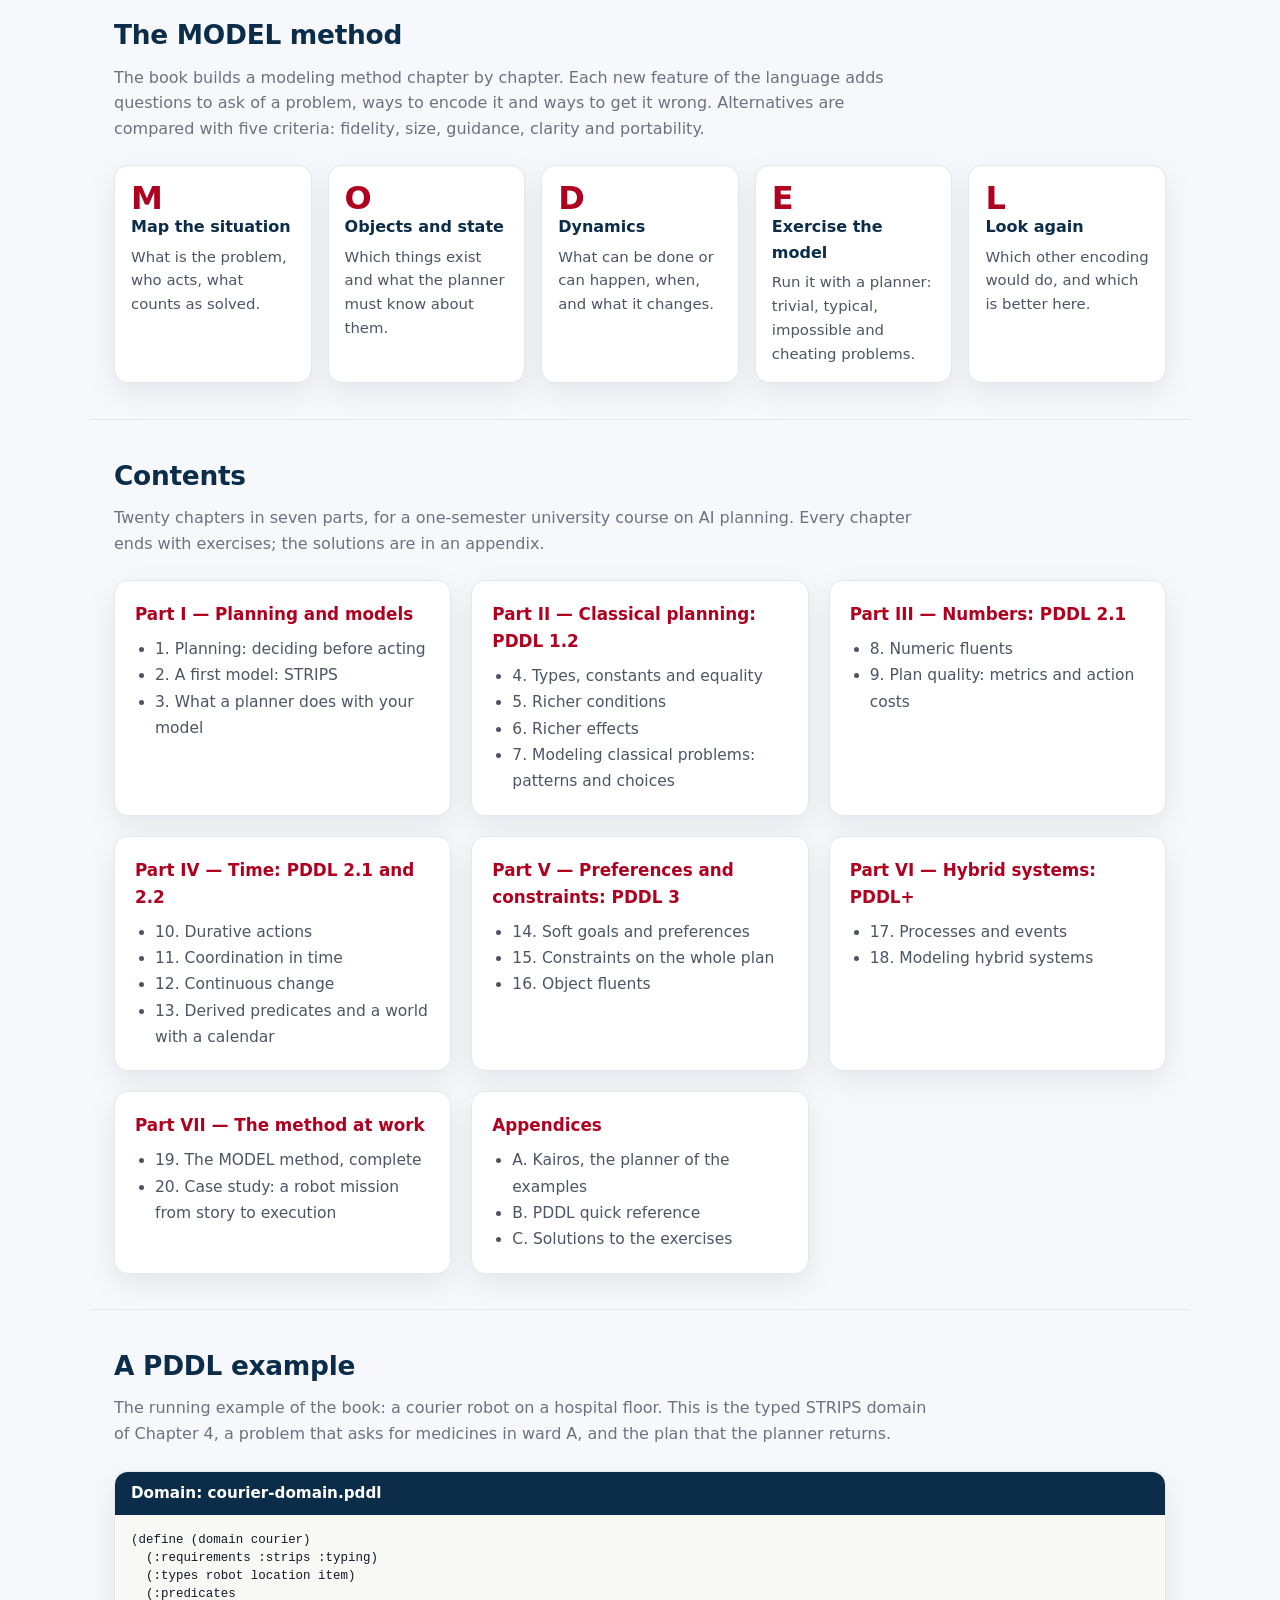
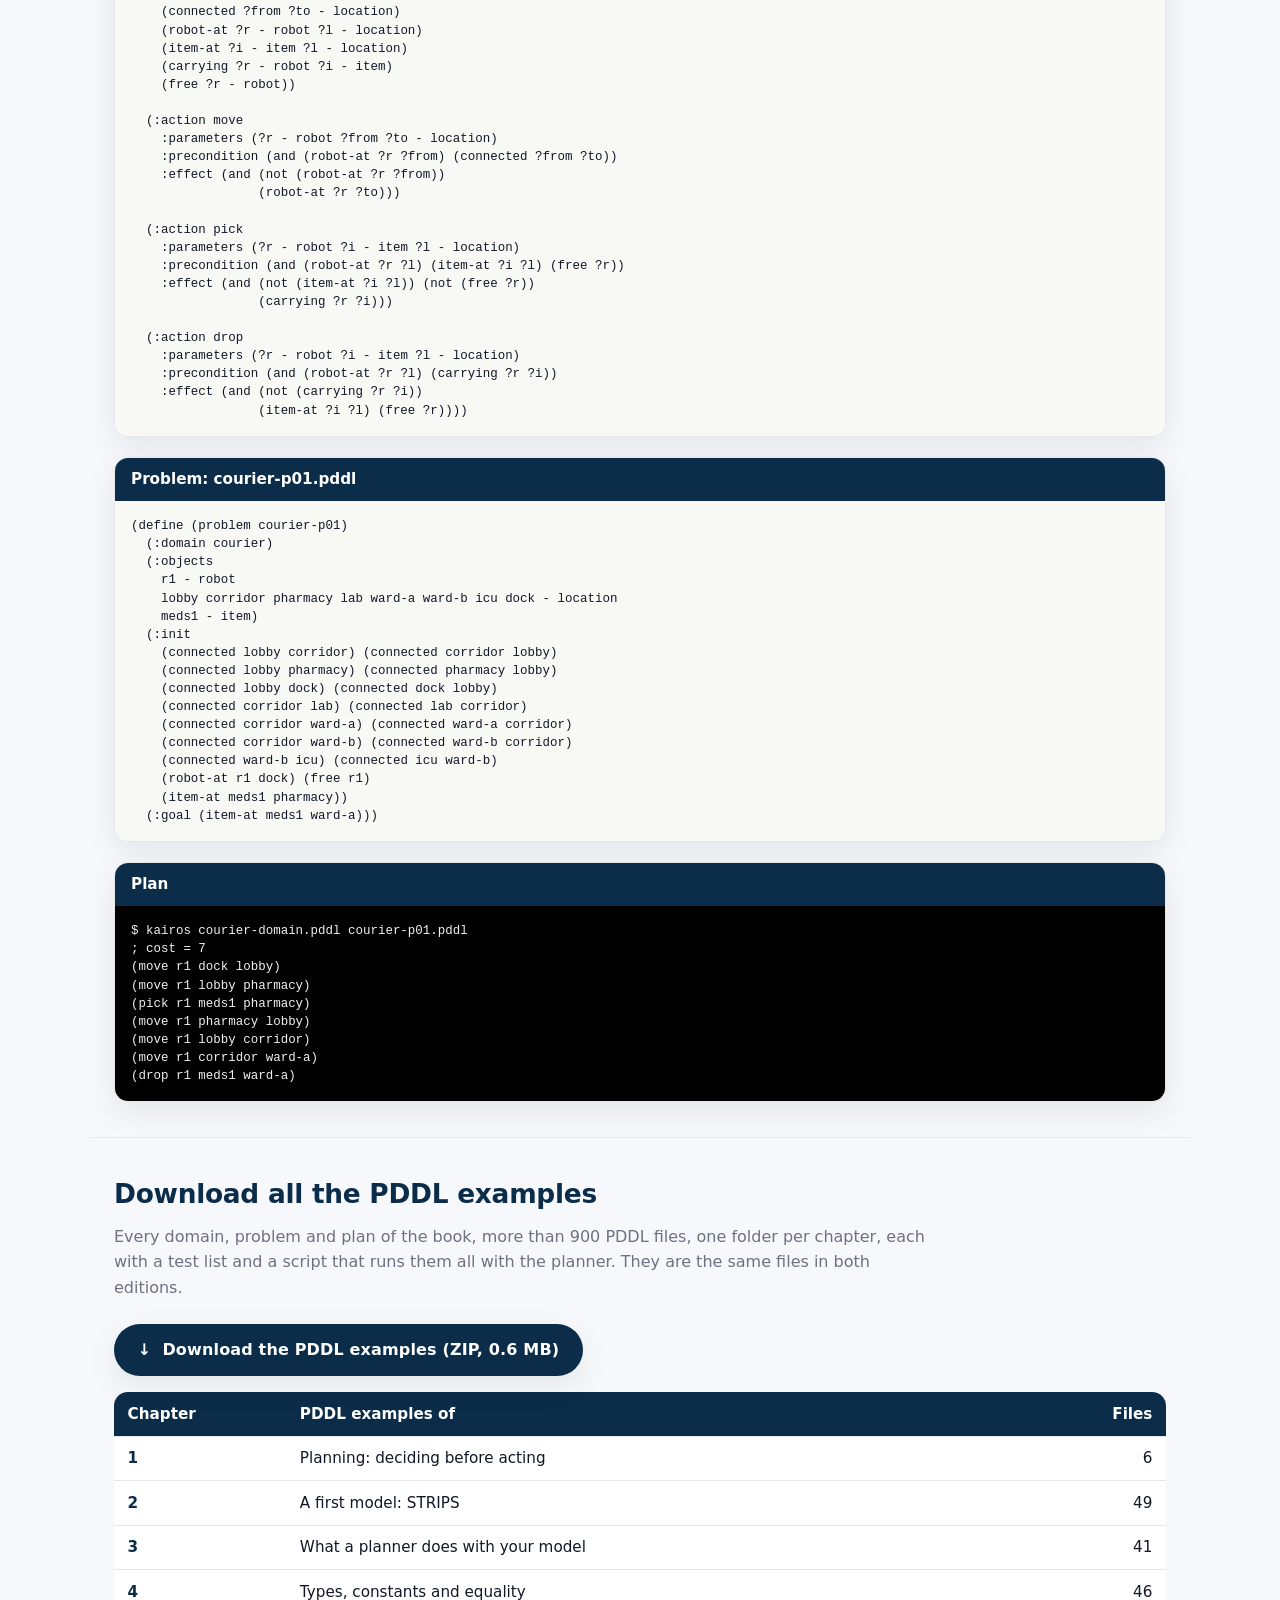
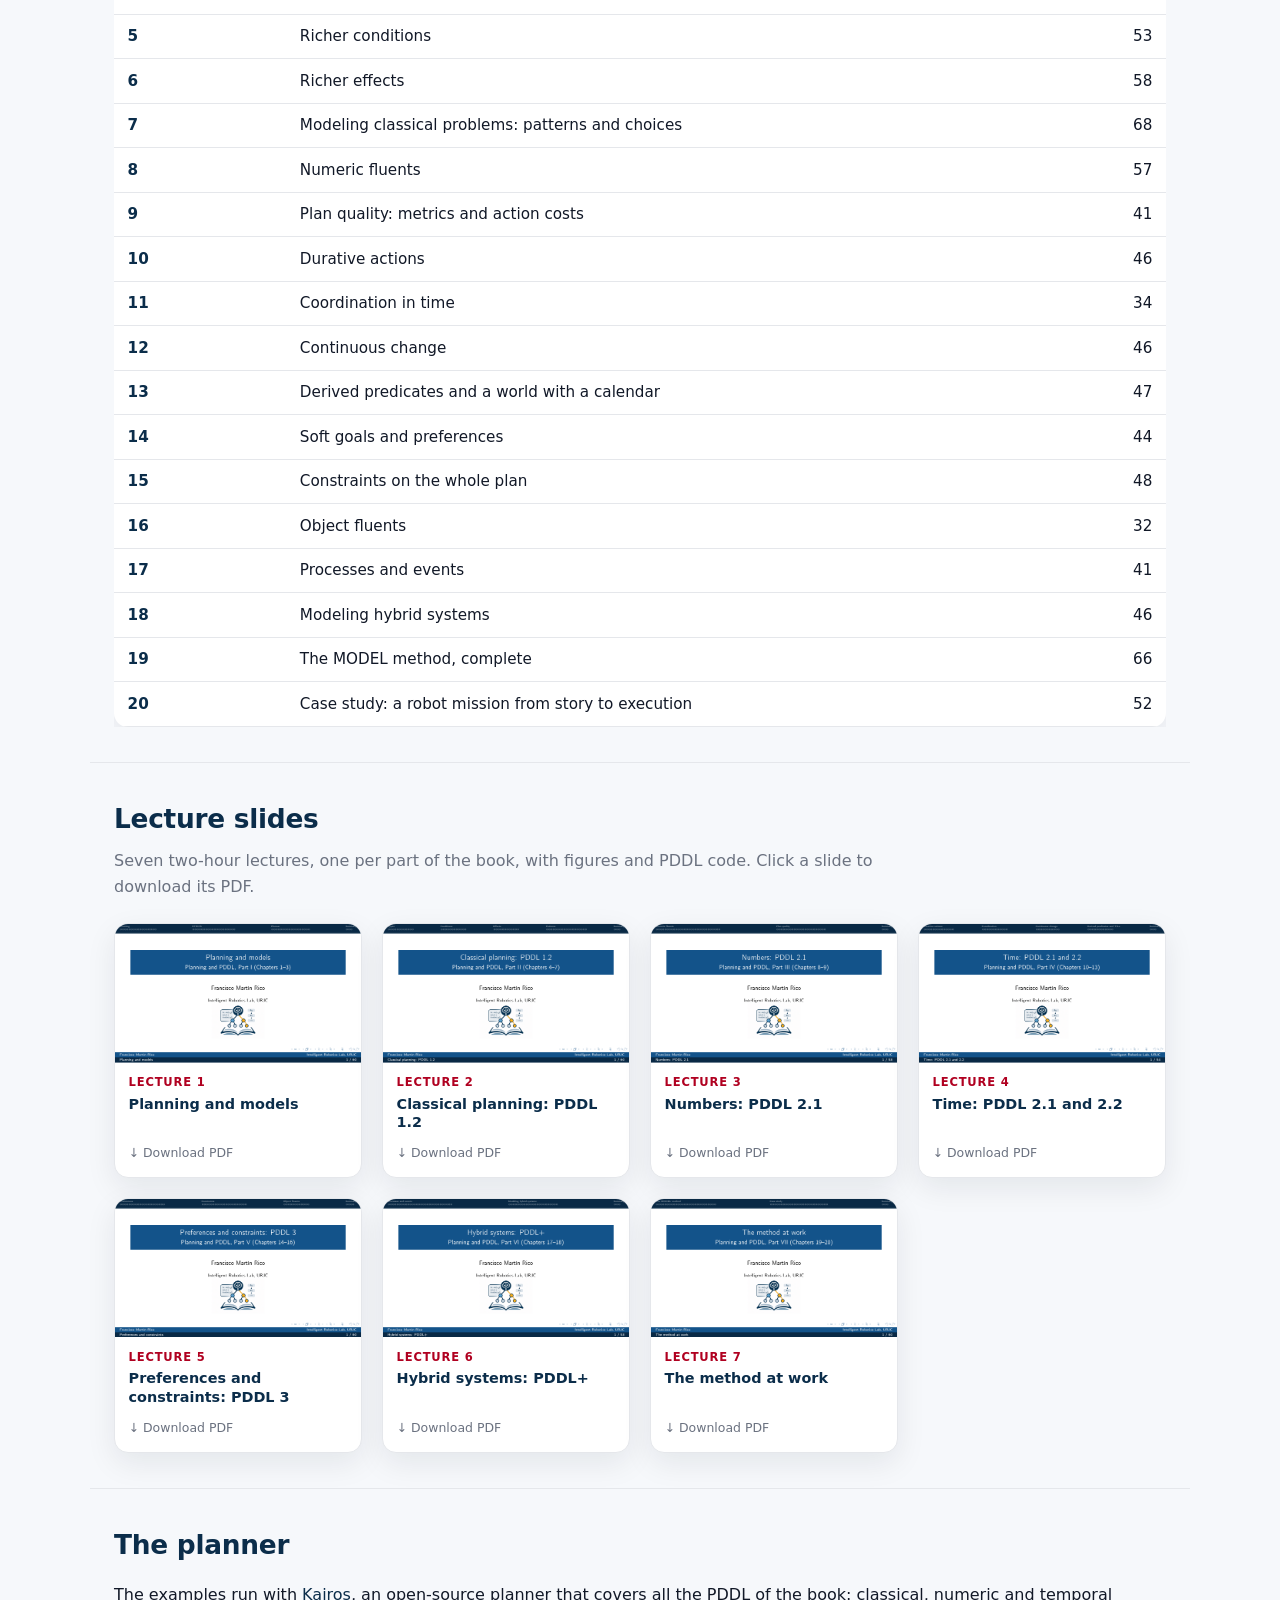
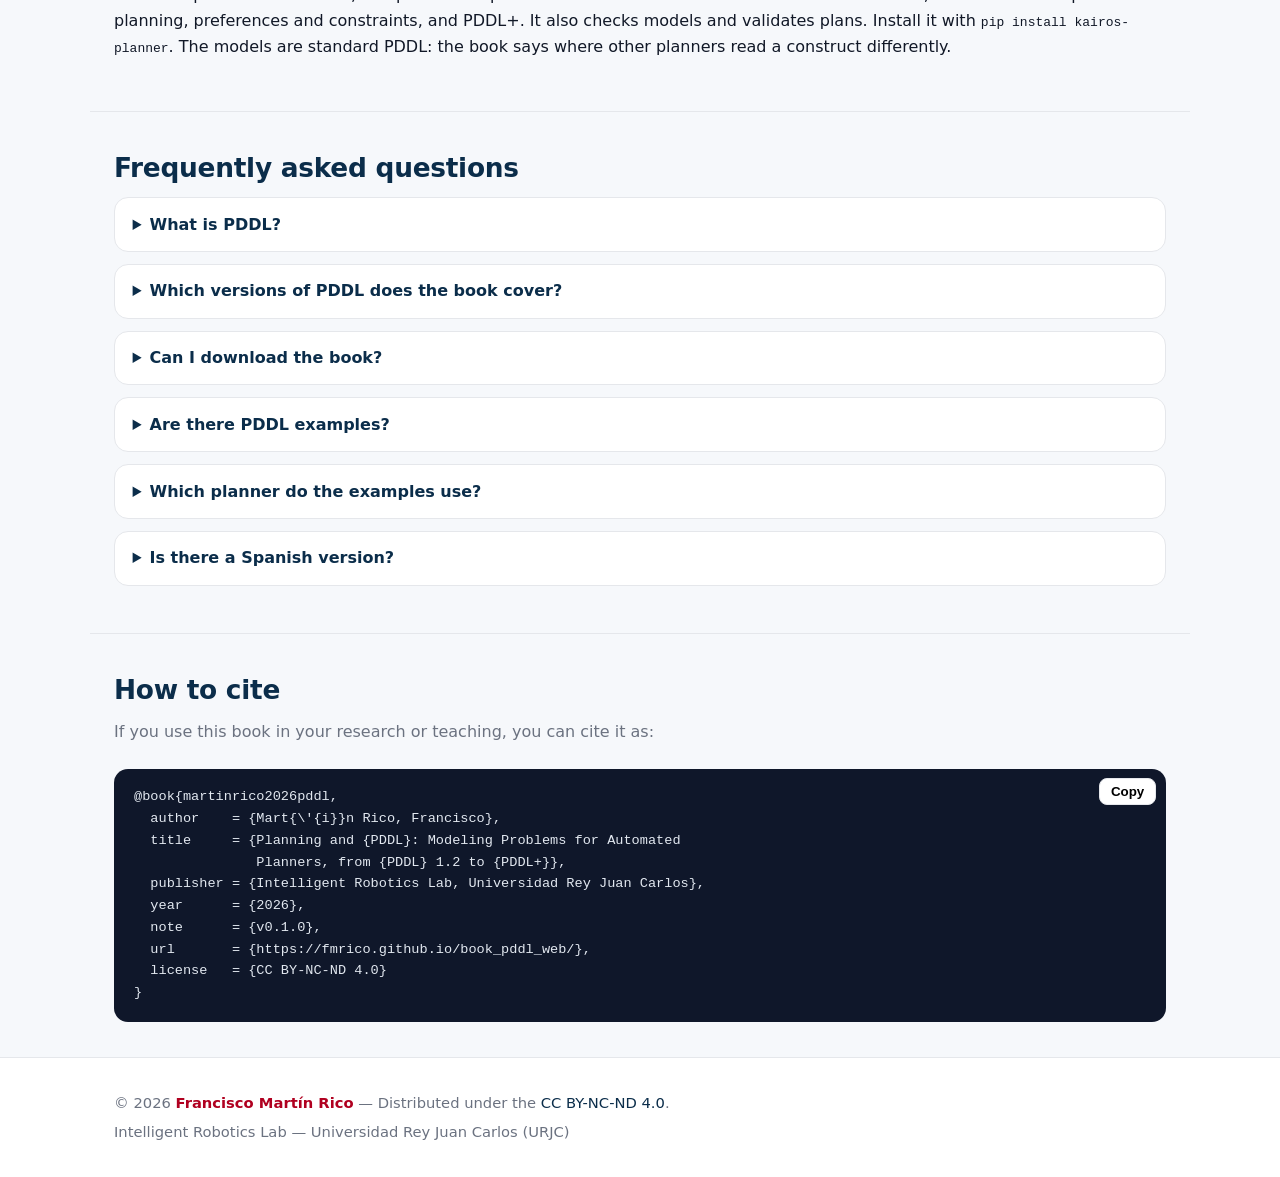
==== commit 9a507333: "Describe the book simply as a PDDL book" ====
--- a/index.html
+++ b/index.html
@@ -3,8 +3,8 @@
 <head>
   <meta charset="utf-8" />
   <meta name="viewport" content="width=device-width, initial-scale=1" />
-  <title>Planning and PDDL — Open PDDL Book: Tutorial, Documentation and Examples</title>
-  <meta name="description" content="Planning and PDDL is an open university textbook on the Planning Domain Definition Language: PDDL 1.2, 2.1, 2.2, 3.0, 3.1 and PDDL+, with hundreds of tested PDDL examples, a modeling method, exercises with solutions and lecture slides. PDF in English and Spanish." />
+  <title>Planning and PDDL — PDDL Book: Tutorial, Documentation and Examples</title>
+  <meta name="description" content="Planning and PDDL is a university textbook on the Planning Domain Definition Language: PDDL 1.2, 2.1, 2.2, 3.0, 3.1 and PDDL+, with hundreds of tested PDDL examples, a modeling method, exercises with solutions and lecture slides. PDF in English and Spanish." />
   <meta name="keywords" content="PDDL, PDDL book, PDDL tutorial, PDDL documentation, PDDL examples, PDDL domain, PDDL problem, Planning Domain Definition Language, AI planning, automated planning, STRIPS, PDDL 2.1, PDDL 2.2, PDDL 3, PDDL 3.1, PDDL+, temporal planning, numeric planning, durative actions, preferences, processes and events, Kairos planner, PlanSys2, lecture slides" />
   <meta name="author" content="Francisco Martín Rico" />
   <meta name="robots" content="index, follow, max-image-preview:large" />
@@ -21,8 +21,8 @@
   <meta property="og:site_name" content="Planning and PDDL" />
   <meta property="og:locale" content="en_US" />
   <meta property="og:locale:alternate" content="es_ES" />
-  <meta property="og:title" content="Planning and PDDL — Open PDDL Book: Tutorial, Documentation and Examples" />
-  <meta property="og:description" content="Planning and PDDL is an open university textbook on the Planning Domain Definition Language: PDDL 1.2, 2.1, 2.2, 3.0, 3.1 and PDDL+, with hundreds of tested PDDL examples, a modeling method, exercises with solutions and lecture slides. PDF in English and Spanish." />
+  <meta property="og:title" content="Planning and PDDL — PDDL Book: Tutorial, Documentation and Examples" />
+  <meta property="og:description" content="Planning and PDDL is a university textbook on the Planning Domain Definition Language: PDDL 1.2, 2.1, 2.2, 3.0, 3.1 and PDDL+, with hundreds of tested PDDL examples, a modeling method, exercises with solutions and lecture slides. PDF in English and Spanish." />
   <meta property="og:url" content="https://fmrico.github.io/book_pddl_web/" />
   <meta property="og:image" content="https://fmrico.github.io/book_pddl_web/img/social-card.png" />
   <meta property="og:image:width" content="1200" />
@@ -33,8 +33,8 @@
   <meta property="book:tag" content="PDDL" />
 
   <meta name="twitter:card" content="summary_large_image" />
-  <meta name="twitter:title" content="Planning and PDDL — Open PDDL Book: Tutorial, Documentation and Examples" />
-  <meta name="twitter:description" content="Planning and PDDL is an open university textbook on the Planning Domain Definition Language: PDDL 1.2, 2.1, 2.2, 3.0, 3.1 and PDDL+, with hundreds of tested PDDL examples, a modeling method, exercises with solutions and lecture slides. PDF in English and Spanish." />
+  <meta name="twitter:title" content="Planning and PDDL — PDDL Book: Tutorial, Documentation and Examples" />
+  <meta name="twitter:description" content="Planning and PDDL is a university textbook on the Planning Domain Definition Language: PDDL 1.2, 2.1, 2.2, 3.0, 3.1 and PDDL+, with hundreds of tested PDDL examples, a modeling method, exercises with solutions and lecture slides. PDF in English and Spanish." />
   <meta name="twitter:image" content="https://fmrico.github.io/book_pddl_web/img/social-card.png" />
 
   <script type="application/ld+json">
@@ -63,7 +63,7 @@
       "headline": "Modeling problems for automated planners, from PDDL 1.2 to PDDL+",
       "url": "https://fmrico.github.io/book_pddl_web/",
       "image": "https://fmrico.github.io/book_pddl_web/img/en/planning-and-pddl-cover.png",
-      "description": "Planning and PDDL is an open university textbook on the Planning Domain Definition Language: PDDL 1.2, 2.1, 2.2, 3.0, 3.1 and PDDL+, with hundreds of tested PDDL examples, a modeling method, exercises with solutions and lecture slides. PDF in English and Spanish.",
+      "description": "Planning and PDDL is a university textbook on the Planning Domain Definition Language: PDDL 1.2, 2.1, 2.2, 3.0, 3.1 and PDDL+, with hundreds of tested PDDL examples, a modeling method, exercises with solutions and lecture slides. PDF in English and Spanish.",
       "inLanguage": "en",
       "bookFormat": "https://schema.org/EBook",
       "numberOfPages": 627,
@@ -137,7 +137,7 @@
         },
         {
           "@type": "Question",
-          "name": "Is the book open?",
+          "name": "Can I download the book?",
           "acceptedAnswer": {
             "@type": "Answer",
             "text": "Yes. The PDF of the book and the lecture slides can be downloaded from this page and shared under the CC BY-NC-ND 4.0 license."
@@ -183,7 +183,7 @@
       <img src="img/logo_book.png" alt="Planning and PDDL" width="96" height="64" />
       <div>
         <div class="header-title">Planning and PDDL</div>
-        <div class="header-subtitle">An open PDDL textbook · Intelligent Robotics Lab · URJC</div>
+        <div class="header-subtitle">A PDDL book · Intelligent Robotics Lab · URJC</div>
       </div>
     </div>
     <a class="lang-switch" href="es/" hreflang="es" lang="es">
@@ -528,7 +528,7 @@
       <p>All of them: PDDL 1.2 (STRIPS, types, ADL), PDDL 2.1 (numeric fluents, metrics, durative actions), PDDL 2.2 (derived predicates, timed initial literals), PDDL 3.0 (preferences and trajectory constraints), PDDL 3.1 (object fluents, action costs) and PDDL+ (processes and events).</p>
     </details>
     <details>
-      <summary>Is the book open?</summary>
+      <summary>Can I download the book?</summary>
       <p>Yes. The PDF of the book and the lecture slides can be downloaded from this page and shared under the CC BY-NC-ND 4.0 license.</p>
     </details>
     <details>
